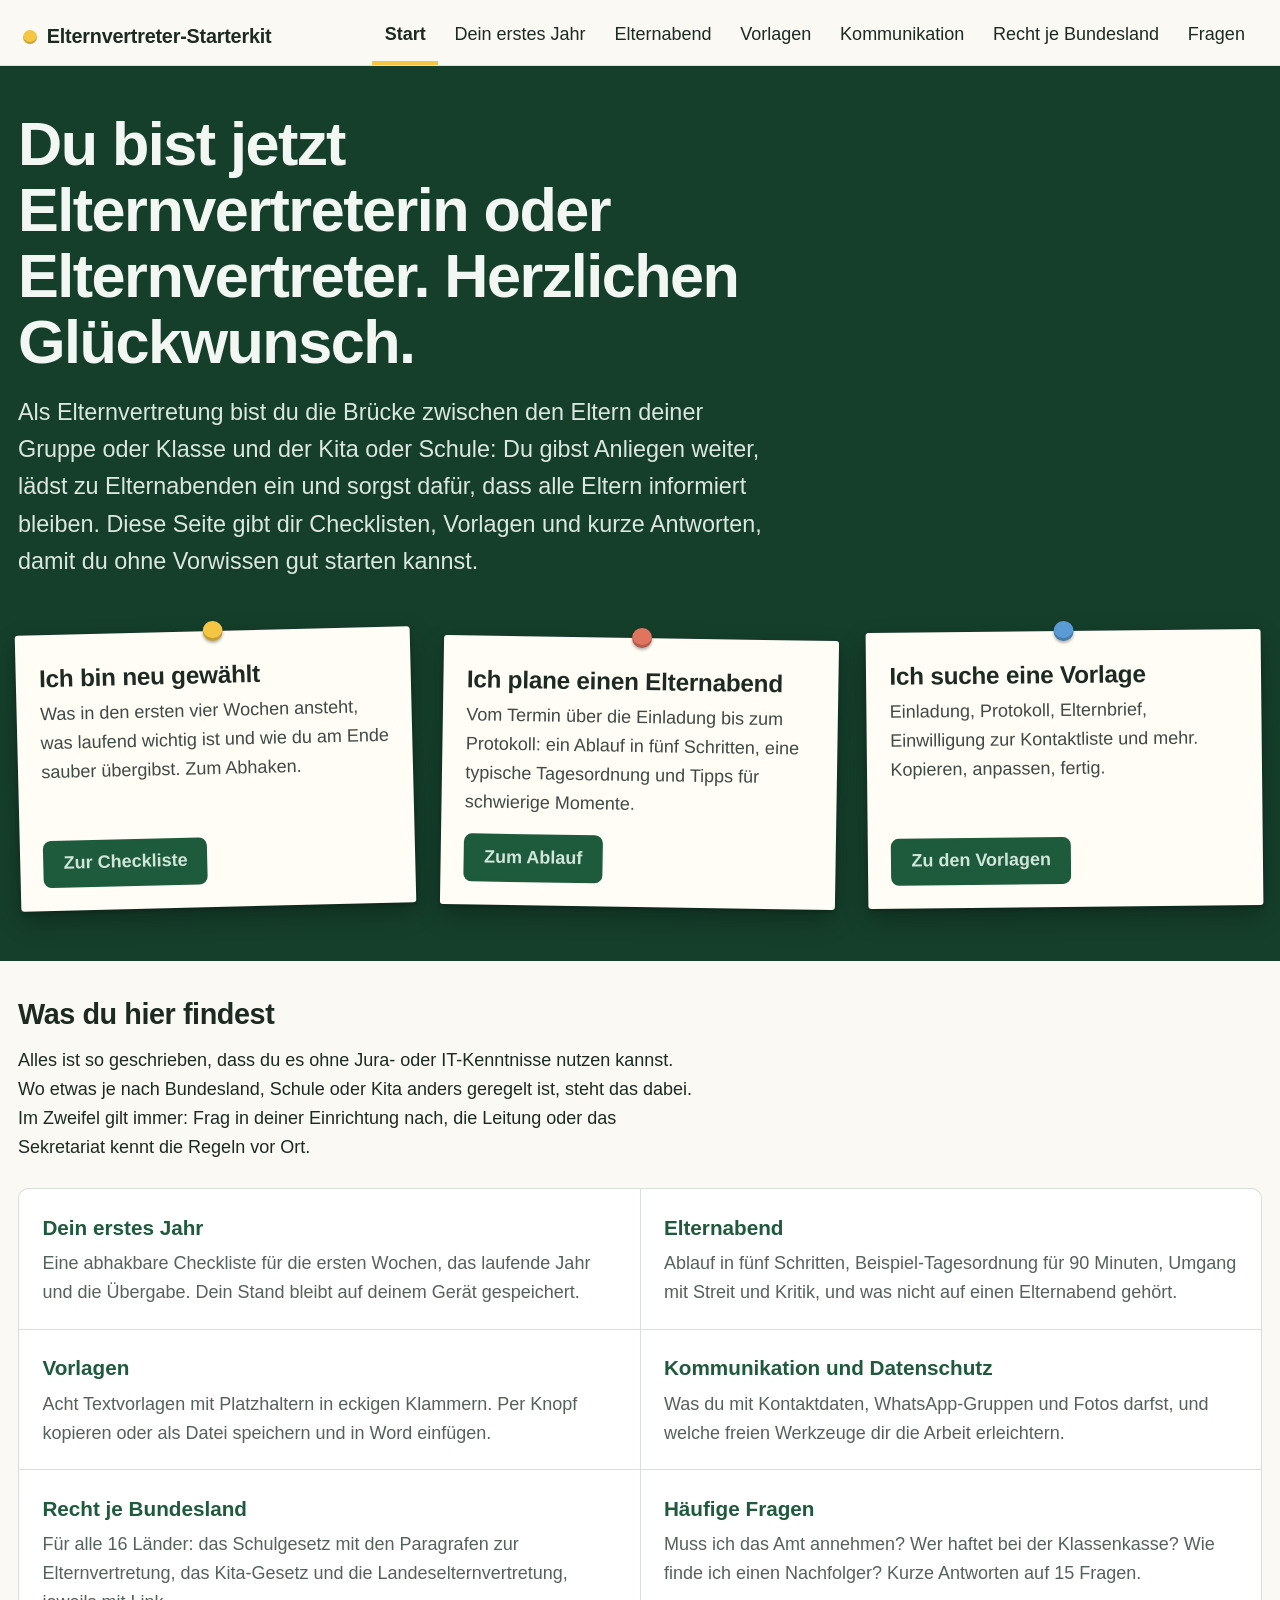
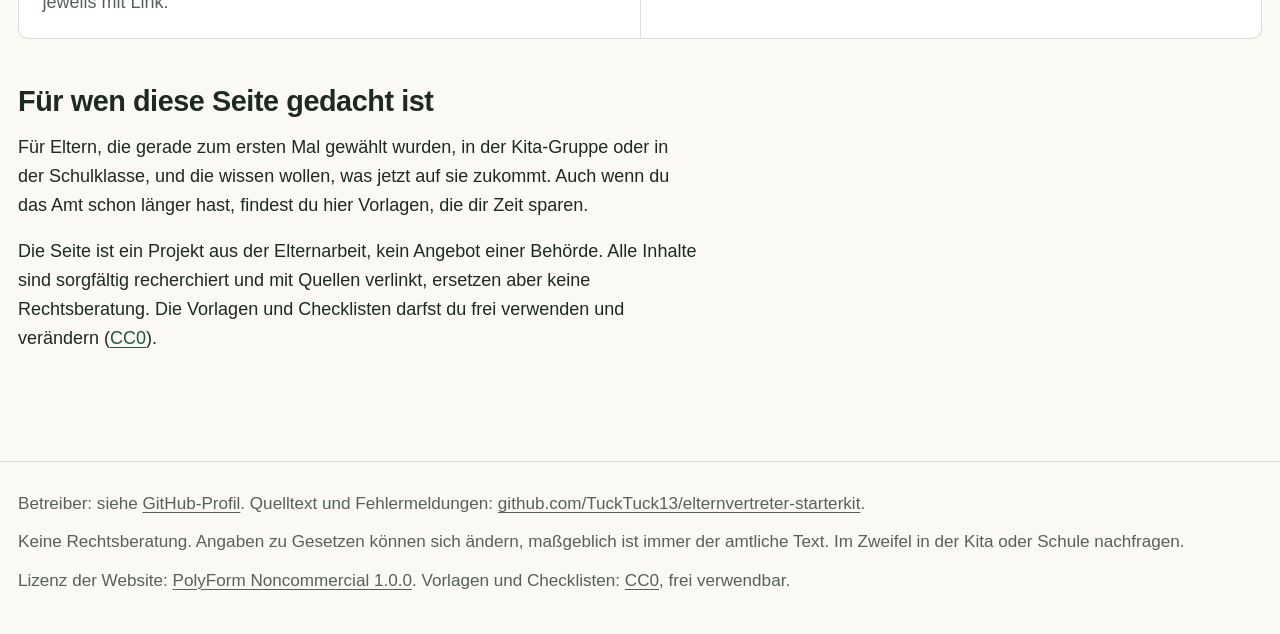
==== index.html @ 7efad97e "Elternvertreter-Starterkit: Checklisten, Vorlagen, Elternabend, Recht je Bundesland, FAQ Co-Authored" ====
<!doctype html>
<html lang="de">
<head>
<meta charset="utf-8">
<meta name="viewport" content="width=device-width, initial-scale=1">
<title>Elternvertreter-Starterkit</title>
<meta name="description" content="Checklisten, Vorlagen und Antworten für neu gewählte Elternvertreter in Kita und Schule. Ohne Behördendeutsch, frei nutzbar.">
<meta name="color-scheme" content="light dark">
<link rel="icon" href="data:image/svg+xml,%3Csvg xmlns=%27http://www.w3.org/2000/svg%27 viewBox=%270 0 32 32%27%3E%3Crect width=%2732%27 height=%2732%27 rx=%276%27 fill=%27%23153f2b%27/%3E%3Ccircle cx=%2716%27 cy=%2716%27 r=%277%27 fill=%27%23f5c643%27/%3E%3C/svg%3E">
<link rel="stylesheet" href="style.css">
</head>
<body>
<a class="skip" href="#inhalt">Zum Inhalt springen</a>

<header class="kopf">
  <div class="kopf-innen">
    <a class="marke" href="index.html"><span class="pin" aria-hidden="true"></span>Elternvertreter-Starterkit</a>
    <nav class="nav" aria-label="Hauptnavigation">
      <ul>
        <li><a href="index.html" aria-current="page">Start</a></li>
        <li><a href="erstes-jahr.html">Dein erstes Jahr</a></li>
        <li><a href="elternabend.html">Elternabend</a></li>
        <li><a href="vorlagen.html">Vorlagen</a></li>
        <li><a href="kommunikation.html">Kommunikation</a></li>
        <li><a href="recht.html">Recht je Bundesland</a></li>
        <li><a href="faq.html">Fragen</a></li>
      </ul>
    </nav>
  </div>
</header>

<main id="inhalt">
  <section class="tafel" aria-labelledby="titel">
    <div class="tafel-innen">
      <h1 id="titel">Du bist jetzt Elternvertreterin oder Elternvertreter. Herzlichen Glückwunsch.</h1>
      <p class="lead">Als Elternvertretung bist du die Brücke zwischen den Eltern deiner Gruppe oder Klasse und der Kita oder Schule: Du gibst Anliegen weiter, lädst zu Elternabenden ein und sorgst dafür, dass alle Eltern informiert bleiben. Diese Seite gibt dir Checklisten, Vorlagen und kurze Antworten, damit du ohne Vorwissen gut starten kannst.</p>

      <ul class="zettel-reihe">
        <li class="zettel">
          <h2>Ich bin neu gewählt</h2>
          <p>Was in den ersten vier Wochen ansteht, was laufend wichtig ist und wie du am Ende sauber übergibst. Zum Abhaken.</p>
          <a class="knopf" href="erstes-jahr.html">Zur Checkliste</a>
        </li>
        <li class="zettel">
          <h2>Ich plane einen Elternabend</h2>
          <p>Vom Termin über die Einladung bis zum Protokoll: ein Ablauf in fünf Schritten, eine typische Tagesordnung und Tipps für schwierige Momente.</p>
          <a class="knopf" href="elternabend.html">Zum Ablauf</a>
        </li>
        <li class="zettel">
          <h2>Ich suche eine Vorlage</h2>
          <p>Einladung, Protokoll, Elternbrief, Einwilligung zur Kontaktliste und mehr. Kopieren, anpassen, fertig.</p>
          <a class="knopf" href="vorlagen.html">Zu den Vorlagen</a>
        </li>
      </ul>
    </div>
  </section>

  <div class="seite">
    <div class="prose">
      <h2>Was du hier findest</h2>
      <p>Alles ist so geschrieben, dass du es ohne Jura- oder IT-Kenntnisse nutzen kannst. Wo etwas je nach Bundesland, Schule oder Kita anders geregelt ist, steht das dabei. Im Zweifel gilt immer: Frag in deiner Einrichtung nach, die Leitung oder das Sekretariat kennt die Regeln vor Ort.</p>
    </div>

    <ul class="uebersicht">
      <li>
        <h3><a href="erstes-jahr.html">Dein erstes Jahr</a></h3>
        <p>Eine abhakbare Checkliste für die ersten Wochen, das laufende Jahr und die Übergabe. Dein Stand bleibt auf deinem Gerät gespeichert.</p>
      </li>
      <li>
        <h3><a href="elternabend.html">Elternabend</a></h3>
        <p>Ablauf in fünf Schritten, Beispiel-Tagesordnung für 90 Minuten, Umgang mit Streit und Kritik, und was nicht auf einen Elternabend gehört.</p>
      </li>
      <li>
        <h3><a href="vorlagen.html">Vorlagen</a></h3>
        <p>Acht Textvorlagen mit Platzhaltern in eckigen Klammern. Per Knopf kopieren oder als Datei speichern und in Word einfügen.</p>
      </li>
      <li>
        <h3><a href="kommunikation.html">Kommunikation und Datenschutz</a></h3>
        <p>Was du mit Kontaktdaten, WhatsApp-Gruppen und Fotos darfst, und welche freien Werkzeuge dir die Arbeit erleichtern.</p>
      </li>
      <li>
        <h3><a href="recht.html">Recht je Bundesland</a></h3>
        <p>Für alle 16 Länder: das Schulgesetz mit den Paragrafen zur Elternvertretung, das Kita-Gesetz und die Landeselternvertretung, jeweils mit Link.</p>
      </li>
      <li>
        <h3><a href="faq.html">Häufige Fragen</a></h3>
        <p>Muss ich das Amt annehmen? Wer haftet bei der Klassenkasse? Wie finde ich einen Nachfolger? Kurze Antworten auf 15 Fragen.</p>
      </li>
    </ul>

    <div class="prose">
      <h2>Für wen diese Seite gedacht ist</h2>
      <p>Für Eltern, die gerade zum ersten Mal gewählt wurden, in der Kita-Gruppe oder in der Schulklasse, und die wissen wollen, was jetzt auf sie zukommt. Auch wenn du das Amt schon länger hast, findest du hier Vorlagen, die dir Zeit sparen.</p>
      <p>Die Seite ist ein Projekt aus der Elternarbeit, kein Angebot einer Behörde. Alle Inhalte sind sorgfältig recherchiert und mit Quellen verlinkt, ersetzen aber keine Rechtsberatung. Die Vorlagen und Checklisten darfst du frei verwenden und verändern (<a href="https://creativecommons.org/publicdomain/zero/1.0/deed.de">CC0</a>).</p>
    </div>
  </div>
</main>

<footer class="fuss">
  <div class="fuss-innen">
    <p>Betreiber: siehe <a href="https://github.com/TuckTuck13">GitHub-Profil</a>. Quelltext und Fehlermeldungen: <a href="https://github.com/TuckTuck13/elternvertreter-starterkit">github.com/TuckTuck13/elternvertreter-starterkit</a>.</p>
    <p>Keine Rechtsberatung. Angaben zu Gesetzen können sich ändern, maßgeblich ist immer der amtliche Text. Im Zweifel in der Kita oder Schule nachfragen.</p>
    <p>Lizenz der Website: <a href="https://github.com/TuckTuck13/elternvertreter-starterkit/blob/main/LICENSE">PolyForm Noncommercial 1.0.0</a>. Vorlagen und Checklisten: <a href="https://creativecommons.org/publicdomain/zero/1.0/deed.de">CC0</a>, frei verwendbar.</p>
  </div>
</footer>

<script src="script.js"></script>
</body>
</html>
---- style.css ----
/* Elternvertreter-Starterkit, gemeinsames Stylesheet.
   Farben als Tokens, Hell/Dunkel über prefers-color-scheme. */

:root {
  --bg: #faf9f4;
  --paper: #ffffff;
  --ink: #1c2a22;
  --muted: #566159;
  --green: #1e5a3c;
  --green-ink: #f3f7f4;
  --green-deep: #153f2b;
  --green-tint: #e4efe8;
  --sun: #f5c643;
  --sun-ink: #3a2a00;
  --line: #d9dfd9;
  --warn-bg: #fff1d6;
  --warn-ink: #7a4b00;
  --focus: #1e5a3c;
  --shadow: 0 1px 2px rgba(28, 42, 34, 0.08), 0 6px 18px rgba(28, 42, 34, 0.06);
  --radius: 10px;
  --maxw: 72rem;
  --prose: 68ch;
}

@media (prefers-color-scheme: dark) {
  :root:not([data-theme="light"]) {
    --bg: #121a15;
    --paper: #1b261f;
    --ink: #e6ebe7;
    --muted: #a3b0a7;
    --green: #8ac4a4;
    --green-ink: #0f1f17;
    --green-deep: #0f1f17;
    --green-tint: #1f2f26;
    --sun: #e9bd45;
    --sun-ink: #2a1e00;
    --line: #2e3b33;
    --warn-bg: #3a2e14;
    --warn-ink: #ffd58a;
    --focus: #8ac4a4;
    --shadow: 0 1px 2px rgba(0, 0, 0, 0.4), 0 6px 18px rgba(0, 0, 0, 0.35);
  }
}

:root[data-theme="dark"] {
  --bg: #121a15;
  --paper: #1b261f;
  --ink: #e6ebe7;
  --muted: #a3b0a7;
  --green: #8ac4a4;
  --green-ink: #0f1f17;
  --green-deep: #0f1f17;
  --green-tint: #1f2f26;
  --sun: #e9bd45;
  --sun-ink: #2a1e00;
  --line: #2e3b33;
  --warn-bg: #3a2e14;
  --warn-ink: #ffd58a;
  --focus: #8ac4a4;
  --shadow: 0 1px 2px rgba(0, 0, 0, 0.4), 0 6px 18px rgba(0, 0, 0, 0.35);
}

*, *::before, *::after { box-sizing: border-box; }

html {
  font-size: 112.5%;
  -webkit-text-size-adjust: 100%;
  scroll-behavior: smooth;
}

@media (prefers-reduced-motion: reduce) {
  html { scroll-behavior: auto; }
  *, *::before, *::after { transition: none !important; animation: none !important; }
}

body {
  margin: 0;
  background: var(--bg);
  color: var(--ink);
  font-family: "Segoe UI", "Helvetica Neue", Helvetica, Arial, system-ui, sans-serif;
  line-height: 1.6;
  font-size: 1rem;
}

a { color: var(--green); text-decoration-thickness: 0.08em; text-underline-offset: 0.15em; }
a:hover { text-decoration-thickness: 0.14em; }

:focus-visible {
  outline: 3px solid var(--focus);
  outline-offset: 3px;
  border-radius: 4px;
}

.skip {
  position: absolute;
  left: 1rem;
  top: -4rem;
  background: var(--sun);
  color: var(--sun-ink);
  padding: 0.5rem 0.9rem;
  border-radius: 6px;
  z-index: 100;
}
.skip:focus { top: 1rem; }

/* Kopfzeile und Navigation */

.kopf {
  border-bottom: 1px solid var(--line);
  background: var(--bg);
}

.kopf-innen {
  max-width: var(--maxw);
  margin: 0 auto;
  padding: 0.9rem 1rem 0;
  display: flex;
  flex-wrap: wrap;
  align-items: center;
  gap: 0.6rem 1.5rem;
}

.marke {
  font-weight: 800;
  letter-spacing: -0.01em;
  text-decoration: none;
  color: var(--ink);
  font-size: 1.1rem;
  display: inline-flex;
  align-items: center;
  gap: 0.55rem;
  white-space: nowrap;
}
.marke .pin {
  width: 0.8rem;
  height: 0.8rem;
  border-radius: 50%;
  background: var(--sun);
  box-shadow: inset 0 -2px 0 rgba(0,0,0,0.18);
  flex: none;
}

.nav {
  flex: 1 1 100%;
  overflow-x: auto;
  -webkit-overflow-scrolling: touch;
  scrollbar-width: none;
}
.nav::-webkit-scrollbar { display: none; }
.nav ul {
  list-style: none;
  margin: 0;
  padding: 0;
  display: flex;
  flex-wrap: wrap;
  gap: 0 0.2rem;
}
.nav a {
  display: inline-block;
  padding: 0.6rem 0.7rem 0.7rem;
  color: var(--ink);
  text-decoration: none;
  border-bottom: 4px solid transparent;
  font-weight: 500;
}
.nav a:hover { border-bottom-color: var(--line); }
.nav a[aria-current="page"] {
  border-bottom-color: var(--sun);
  font-weight: 700;
}

@media (min-width: 60rem) {
  .kopf-innen { padding: 0.5rem 1.25rem 0; }
  .nav { flex: 1 1 auto; }
  .nav ul { justify-content: flex-end; }
}

/* Hero der Startseite: Tafelgrün mit angepinnten Zetteln */

.tafel {
  background: var(--green-deep);
  color: var(--green-ink);
  padding: 2.5rem 0 3rem;
}
:root[data-theme="dark"] .tafel,
.tafel { --link-on-dark: #cfe6d8; }
.tafel a { color: var(--link-on-dark); }

.tafel-innen {
  max-width: var(--maxw);
  margin: 0 auto;
  padding: 0 1rem;
}

.tafel h1 {
  font-size: clamp(2rem, 5.5vw, 3.4rem);
  line-height: 1.08;
  letter-spacing: -0.025em;
  margin: 0 0 1rem;
  max-width: 22ch;
  font-weight: 800;
}

.tafel .lead {
  font-size: clamp(1.1rem, 2.2vw, 1.3rem);
  max-width: 58ch;
  margin: 0 0 2.2rem;
  color: #dbe7df;
}

.zettel-reihe {
  list-style: none;
  margin: 0;
  padding: 0.6rem 0 0;
  display: grid;
  gap: 1.4rem;
}
@media (min-width: 46rem) {
  .zettel-reihe { grid-template-columns: repeat(3, 1fr); gap: 1.6rem; }
}

.zettel {
  position: relative;
  background: #fffdf5;
  color: #1c2a22;
  padding: 1.6rem 1.3rem 1.3rem;
  border-radius: 3px;
  box-shadow: 0 10px 24px rgba(0, 0, 0, 0.28), 0 2px 4px rgba(0, 0, 0, 0.2);
  min-height: 11rem;
  display: flex;
  flex-direction: column;
}
.zettel:nth-child(1) { transform: rotate(-1.4deg); }
.zettel:nth-child(2) { transform: rotate(0.9deg); margin-top: 0.4rem; }
.zettel:nth-child(3) { transform: rotate(-0.6deg); }
.zettel::before {
  content: "";
  position: absolute;
  top: -0.55rem;
  left: 50%;
  width: 1.1rem;
  height: 1.1rem;
  margin-left: -0.55rem;
  border-radius: 50%;
  background: var(--sun);
  box-shadow: inset 0 -3px 0 rgba(0,0,0,0.2), 0 2px 3px rgba(0,0,0,0.3);
}
.zettel:nth-child(2)::before { background: #e0745f; }
.zettel:nth-child(3)::before { background: #5a9bd5; }

.zettel h2 {
  font-size: 1.35rem;
  margin: 0 0 0.4rem;
  line-height: 1.2;
  letter-spacing: -0.01em;
}
.zettel p { margin: 0 0 1rem; color: #3e4a43; flex: 1; }
.zettel a.knopf { align-self: flex-start; }
.zettel a.knopf::after {
  content: "";
  position: absolute;
  inset: 0;
}

/* Allgemeine Seitenstruktur */

main { display: block; }

.seite {
  max-width: var(--maxw);
  margin: 0 auto;
  padding: 2rem 1rem 3rem;
}

.seitenkopf {
  max-width: var(--prose);
  margin-bottom: 2rem;
}
.seitenkopf h1 {
  font-size: clamp(1.9rem, 4.5vw, 2.8rem);
  line-height: 1.1;
  letter-spacing: -0.02em;
  margin: 0 0 0.7rem;
  font-weight: 800;
}
.seitenkopf .lead {
  font-size: 1.15rem;
  color: var(--muted);
  margin: 0;
}

.zweispaltig {
  display: grid;
  gap: 2rem;
}
@media (min-width: 60rem) {
  .zweispaltig {
    grid-template-columns: 15rem minmax(0, 1fr);
    gap: 3rem;
    align-items: start;
  }
  .sprungmarken { position: sticky; top: 1rem; }
}

.sprungmarken {
  border-left: 3px solid var(--sun);
  padding-left: 1rem;
}
.sprungmarken h2 {
  font-size: 0.95rem;
  margin: 0 0 0.5rem;
  color: var(--muted);
  font-weight: 600;
}
.sprungmarken ol, .sprungmarken ul {
  list-style: none;
  margin: 0;
  padding: 0;
}
.sprungmarken li { margin: 0.3rem 0; }
.sprungmarken a { text-decoration: none; color: var(--ink); }
.sprungmarken a:hover { text-decoration: underline; }

.prose { max-width: var(--prose); min-width: 0; }
.prose h2 {
  font-size: 1.6rem;
  line-height: 1.2;
  letter-spacing: -0.015em;
  margin: 2.6rem 0 0.8rem;
  scroll-margin-top: 1rem;
}
.prose h2:first-child { margin-top: 0; }
.prose h3 {
  font-size: 1.2rem;
  margin: 1.8rem 0 0.5rem;
  scroll-margin-top: 1rem;
}
.prose p, .prose ul, .prose ol { margin: 0 0 1rem; }
.prose li { margin: 0.3rem 0; }
.prose ul, .prose ol { padding-left: 1.4rem; }

.hinweis {
  background: var(--green-tint);
  border-radius: var(--radius);
  padding: 1rem 1.2rem;
  margin: 1.2rem 0;
}
.hinweis p:last-child { margin-bottom: 0; }

.achtung {
  background: var(--warn-bg);
  color: var(--warn-ink);
  border-radius: var(--radius);
  padding: 1rem 1.2rem;
  margin: 1.2rem 0;
}
.achtung a { color: inherit; }
.achtung p:last-child { margin-bottom: 0; }

.marker {
  display: inline-block;
  background: var(--warn-bg);
  color: var(--warn-ink);
  font-size: 0.85rem;
  font-weight: 600;
  padding: 0.1rem 0.5rem;
  border-radius: 999px;
  vertical-align: middle;
}

/* Knöpfe */

.knopf {
  display: inline-block;
  font: inherit;
  font-weight: 600;
  background: var(--green);
  color: var(--green-ink);
  border: 2px solid var(--green);
  border-radius: 8px;
  padding: 0.55rem 1rem;
  cursor: pointer;
  text-decoration: none;
  line-height: 1.3;
}
.knopf:hover { filter: brightness(1.08); }
.knopf.leise {
  background: transparent;
  color: var(--green);
}
.knopf.leise:hover { background: var(--green-tint); filter: none; }
.knopf.klein { padding: 0.4rem 0.8rem; font-size: 0.95rem; }

.knopf-reihe {
  display: flex;
  flex-wrap: wrap;
  gap: 0.6rem;
  margin: 0.8rem 0 0;
}

.rueckmeldung {
  font-size: 0.95rem;
  color: var(--muted);
  min-height: 1.4rem;
  margin: 0.4rem 0 0;
}

/* Übersichtsliste auf der Startseite */

.uebersicht {
  list-style: none;
  padding: 0;
  margin: 1.5rem 0 2.5rem;
  display: grid;
  gap: 1px;
  background: var(--line);
  border: 1px solid var(--line);
  border-radius: var(--radius);
  overflow: hidden;
}
@media (min-width: 46rem) {
  .uebersicht { grid-template-columns: 1fr 1fr; }
}
.uebersicht li {
  background: var(--paper);
  padding: 1.2rem 1.3rem;
}
.uebersicht h3 { margin: 0 0 0.3rem; font-size: 1.15rem; }
.uebersicht p { margin: 0; color: var(--muted); }
.uebersicht a { text-decoration: none; }
.uebersicht a:hover { text-decoration: underline; }

/* Checklisten */

.checkliste {
  border: 1px solid var(--line);
  border-radius: var(--radius);
  padding: 1.2rem 1.3rem 0.6rem;
  margin: 0 0 1.6rem;
  background: var(--paper);
}
.checkliste legend {
  font-weight: 700;
  font-size: 1.25rem;
  padding: 0 0.4rem;
}
.checkliste .zeitraum {
  color: var(--muted);
  margin: 0 0 0.8rem;
  font-size: 0.95rem;
}
.aufgabe {
  display: grid;
  grid-template-columns: 1.7rem 1fr;
  gap: 0.2rem 0.8rem;
  padding: 0.75rem 0;
  border-top: 1px solid var(--line);
}
.aufgabe:first-of-type { border-top: 0; }
.aufgabe input[type="checkbox"] {
  width: 1.5rem;
  height: 1.5rem;
  margin: 0.15rem 0 0;
  accent-color: var(--green);
  cursor: pointer;
  grid-row: 1 / span 2;
}
.aufgabe label {
  font-weight: 600;
  cursor: pointer;
}
.aufgabe .tipp {
  grid-column: 2;
  margin: 0;
  color: var(--muted);
  font-size: 0.95rem;
}
.aufgabe:has(input:checked) label {
  text-decoration: line-through;
  text-decoration-color: var(--muted);
  color: var(--muted);
}
.fortschritt {
  display: flex;
  align-items: center;
  gap: 0.8rem;
  margin: 0 0 1.4rem;
  flex-wrap: wrap;
}
.fortschritt progress {
  flex: 1 1 10rem;
  height: 0.8rem;
  accent-color: var(--green);
}

/* Schritte (Elternabend) */

.schritte {
  list-style: none;
  padding: 0;
  margin: 0 0 1.5rem;
  counter-reset: schritt;
}
.schritte > li {
  counter-increment: schritt;
  display: grid;
  grid-template-columns: 2.6rem 1fr;
  gap: 0.2rem 1rem;
  padding: 1rem 0;
  border-top: 1px solid var(--line);
}
.schritte > li::before {
  content: counter(schritt);
  grid-row: 1 / span 3;
  width: 2.6rem;
  height: 2.6rem;
  border-radius: 50%;
  background: var(--green);
  color: var(--green-ink);
  display: grid;
  place-items: center;
  font-weight: 800;
  font-size: 1.2rem;
}
.schritte h3 { margin: 0.2rem 0 0.2rem; grid-column: 2; }
.schritte p, .schritte ul { grid-column: 2; margin: 0 0 0.5rem; }
.schritte .wann {
  grid-column: 2;
  margin: 0;
  color: var(--muted);
  font-size: 0.95rem;
}

/* Vorlagen */

.vorlage {
  border: 1px solid var(--line);
  border-radius: var(--radius);
  background: var(--paper);
  padding: 1.2rem 1.3rem 1.3rem;
  margin: 0 0 2rem;
}
.vorlage h3 { margin: 0 0 0.3rem; font-size: 1.3rem; }
.vorlage .wofuer { margin: 0 0 0.9rem; color: var(--muted); }
.vorlage pre {
  font: inherit;
  white-space: pre-wrap;
  overflow-wrap: anywhere;
  margin: 0;
  padding: 1rem 1.1rem;
  background: var(--bg);
  border: 1px dashed var(--line);
  border-radius: 8px;
}

/* Bundesländer */

.land-wahl {
  display: flex;
  flex-wrap: wrap;
  align-items: center;
  gap: 0.6rem 1rem;
  margin: 0 0 1.5rem;
}
.land-wahl label { font-weight: 600; }
.land-wahl select {
  font: inherit;
  padding: 0.5rem 0.7rem;
  border-radius: 8px;
  border: 2px solid var(--line);
  background: var(--paper);
  color: var(--ink);
  min-width: 14rem;
}

.land {
  border: 1px solid var(--line);
  border-radius: var(--radius);
  background: var(--paper);
  padding: 1.2rem 1.3rem;
  margin: 0 0 1.4rem;
}
.land h3 {
  margin: 0 0 1rem;
  font-size: 1.4rem;
  scroll-margin-top: 1rem;
}
.land h4 {
  margin: 1rem 0 0.3rem;
  font-size: 1.05rem;
  color: var(--muted);
  font-weight: 600;
}
.land h4:first-of-type { margin-top: 0; }
.land dl { margin: 0; }
.land dt { font-weight: 600; margin-top: 0.5rem; }
.land dd { margin: 0 0 0.2rem; }
.land ul { margin: 0.2rem 0 0.6rem; padding-left: 1.3rem; }
.land[hidden] { display: none; }

/* FAQ */

.faq details {
  border-top: 1px solid var(--line);
  padding: 0.4rem 0;
}
.faq details:last-child { border-bottom: 1px solid var(--line); }
.faq summary {
  cursor: pointer;
  font-weight: 600;
  font-size: 1.1rem;
  padding: 0.6rem 0.2rem;
  list-style-position: outside;
}
.faq summary:hover { color: var(--green); }
.faq details[open] summary { color: var(--green); }
.faq details > *:not(summary) { margin-left: 0.2rem; }
.faq details p:last-child { margin-bottom: 0.6rem; }

/* Werkzeugliste */

.werkzeuge {
  list-style: none;
  padding: 0;
  margin: 0 0 1rem;
}
.werkzeuge li {
  padding: 0.7rem 0;
  border-top: 1px solid var(--line);
}
.werkzeuge li:last-child { border-bottom: 1px solid var(--line); }
.werkzeuge strong { display: block; }

/* Fuß */

.fuss {
  border-top: 1px solid var(--line);
  margin-top: 2rem;
  color: var(--muted);
  font-size: 0.95rem;
}
.fuss-innen {
  max-width: var(--maxw);
  margin: 0 auto;
  padding: 1.6rem 1rem 2.2rem;
  display: grid;
  gap: 0.6rem;
}
.fuss p { margin: 0; }
.fuss a { color: inherit; }

.visually-hidden {
  position: absolute !important;
  width: 1px; height: 1px;
  overflow: hidden;
  clip: rect(0 0 0 0);
  white-space: nowrap;
}

/* Druck */

@media print {
  :root {
    --bg: #fff; --paper: #fff; --ink: #000; --muted: #333;
    --green: #000; --green-tint: #f2f2f2; --line: #999;
    --warn-bg: #f2f2f2; --warn-ink: #000;
  }
  html { font-size: 11pt; }
  body { background: #fff; color: #000; }
  .kopf, .fuss, .nav, .sprungmarken, .knopf, .knopf-reihe, .rueckmeldung,
  .land-wahl, .skip, .no-print, .fortschritt, .tafel { display: none !important; }
  .seite { padding: 0; max-width: none; }
  .zweispaltig { display: block; }
  .prose { max-width: none; }
  a { color: #000; text-decoration: none; }
  a[href^="http"]::after { content: " (" attr(href) ")"; font-size: 0.85em; }
  .nav a::after, .sprungmarken a::after { content: none; }
  .vorlage pre { max-height: none; overflow: visible; border: 1px solid #999; }
  .vorlage, .checkliste, .land, .schritte > li { break-inside: avoid; }
  .vorlage { page-break-after: always; }
  .vorlage:last-child { page-break-after: auto; }
  .aufgabe input[type="checkbox"] { -webkit-appearance: none; appearance: none; width: 1.1rem; height: 1.1rem; border: 1.5px solid #000; }
  .aufgabe:has(input:checked) label { text-decoration: none; color: #000; }
  .faq details { break-inside: avoid; }
  .faq details:not([open]) > *:not(summary) { display: block; }
  .land[hidden] { display: block; }
  h2, h3 { break-after: avoid; }
}
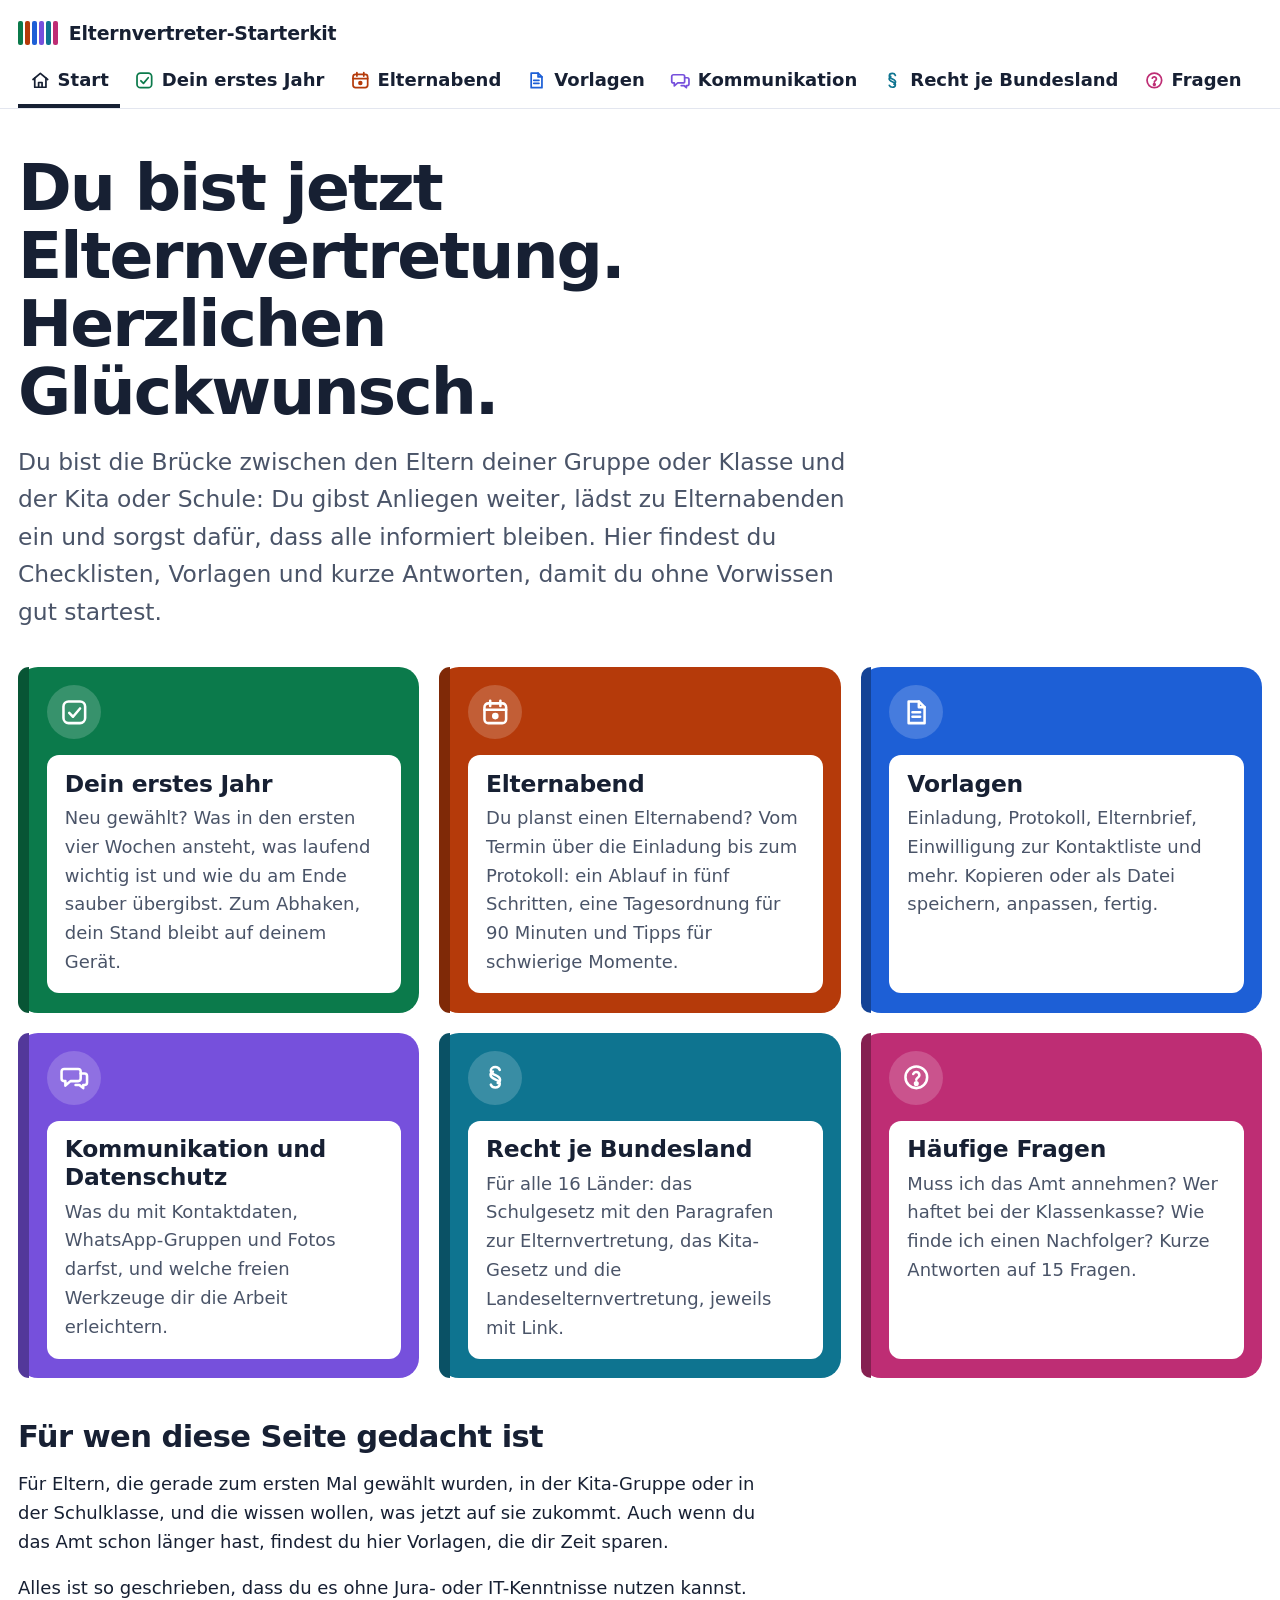
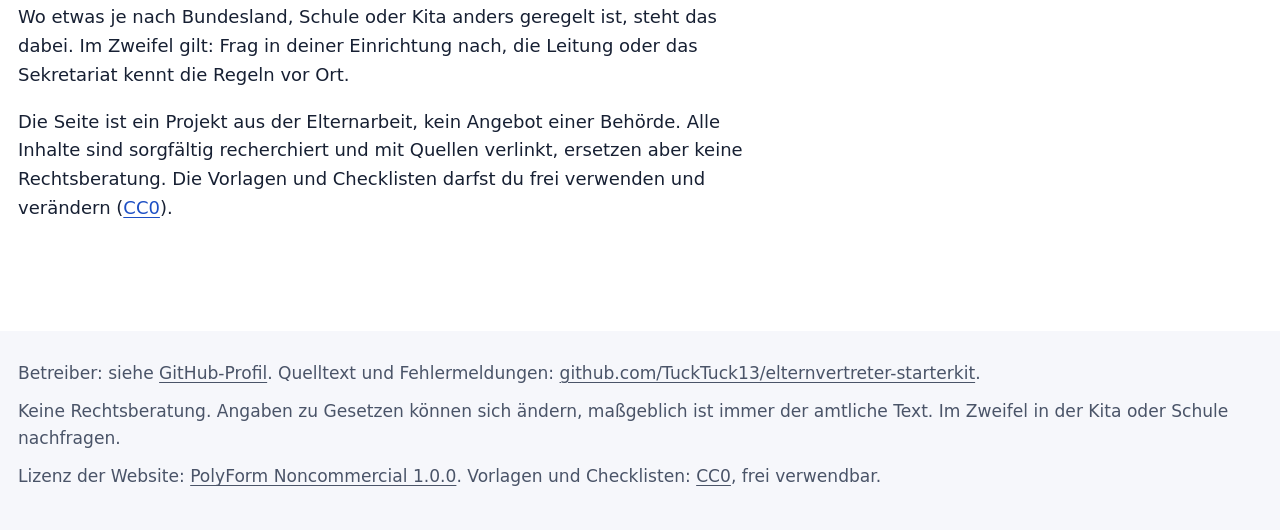
==== commit 7faab672: "Design-Überarbeitung nach HIG-Review (wartet auf Freigabe) Co-Authored-By: Claude Opus 5.5 <noreply@" ====
--- a/index.html
+++ b/index.html
@@ -6,91 +6,85 @@
 <title>Elternvertreter-Starterkit</title>
 <meta name="description" content="Checklisten, Vorlagen und Antworten für neu gewählte Elternvertreter in Kita und Schule. Ohne Behördendeutsch, frei nutzbar.">
 <meta name="color-scheme" content="light dark">
-<link rel="icon" href="data:image/svg+xml,%3Csvg xmlns=%27http://www.w3.org/2000/svg%27 viewBox=%270 0 32 32%27%3E%3Crect width=%2732%27 height=%2732%27 rx=%276%27 fill=%27%23153f2b%27/%3E%3Ccircle cx=%2716%27 cy=%2716%27 r=%277%27 fill=%27%23f5c643%27/%3E%3C/svg%3E">
+<link rel="icon" href="data:image/svg+xml,%3Csvg xmlns=%27http://www.w3.org/2000/svg%27 viewBox=%270 0 32 32%27%3E%3Crect width=%2732%27 height=%2732%27 rx=%278%27 fill=%27%23ffffff%27/%3E%3Crect x=%275%27 y=%275%27 width=%275%27 height=%2722%27 rx=%272%27 fill=%27%230b7a4b%27/%3E%3Crect x=%2713.5%27 y=%275%27 width=%275%27 height=%2722%27 rx=%272%27 fill=%27%23c2410c%27/%3E%3Crect x=%2722%27 y=%275%27 width=%275%27 height=%2722%27 rx=%272%27 fill=%27%231d5fd6%27/%3E%3C/svg%3E">
 <link rel="stylesheet" href="style.css">
 </head>
-<body>
+<body data-bereich="start">
 <a class="skip" href="#inhalt">Zum Inhalt springen</a>
 
 <header class="kopf">
   <div class="kopf-innen">
-    <a class="marke" href="index.html"><span class="pin" aria-hidden="true"></span>Elternvertreter-Starterkit</a>
+    <a class="marke" href="index.html"><span class="pin" aria-hidden="true"><i style="--c:var(--c-jahr)"></i><i style="--c:var(--c-abend)"></i><i style="--c:var(--c-vorlagen)"></i><i style="--c:var(--c-kommunikation)"></i><i style="--c:var(--c-recht)"></i><i style="--c:var(--c-fragen)"></i></span>Elternvertreter-Starterkit</a>
     <nav class="nav" aria-label="Hauptnavigation">
       <ul>
-        <li><a href="index.html" aria-current="page">Start</a></li>
-        <li><a href="erstes-jahr.html">Dein erstes Jahr</a></li>
-        <li><a href="elternabend.html">Elternabend</a></li>
-        <li><a href="vorlagen.html">Vorlagen</a></li>
-        <li><a href="kommunikation.html">Kommunikation</a></li>
-        <li><a href="recht.html">Recht je Bundesland</a></li>
-        <li><a href="faq.html">Fragen</a></li>
+        <li><a href="index.html" data-bereich="start" aria-current="page"><svg class="symbol" viewBox="0 0 24 24" fill="none" stroke="currentColor" stroke-width="2" stroke-linecap="round" stroke-linejoin="round" aria-hidden="true" focusable="false"><path d="M3.5 11 12 4l8.5 7"/><path d="M5.5 9.5V20h13V9.5"/><path d="M10 20v-5.5h4V20"/></svg>Start</a></li>
+        <li><a href="erstes-jahr.html" data-bereich="jahr"><svg class="symbol" viewBox="0 0 24 24" fill="none" stroke="currentColor" stroke-width="2" stroke-linecap="round" stroke-linejoin="round" aria-hidden="true" focusable="false"><rect x="3.5" y="3.5" width="17" height="17" rx="4"/><path d="M8 12.5l3 3 5.5-6.5"/></svg>Dein erstes Jahr</a></li>
+        <li><a href="elternabend.html" data-bereich="abend"><svg class="symbol" viewBox="0 0 24 24" fill="none" stroke="currentColor" stroke-width="2" stroke-linecap="round" stroke-linejoin="round" aria-hidden="true" focusable="false"><rect x="3.5" y="5" width="17" height="15.5" rx="3"/><path d="M3.5 10h17M8 3v4M16 3v4"/><circle cx="12" cy="15" r="1.6" fill="currentColor"/></svg>Elternabend</a></li>
+        <li><a href="vorlagen.html" data-bereich="vorlagen"><svg class="symbol" viewBox="0 0 24 24" fill="none" stroke="currentColor" stroke-width="2" stroke-linecap="round" stroke-linejoin="round" aria-hidden="true" focusable="false"><path d="M6 3.5h8l4.5 4.5v12.5H6z"/><path d="M14 3.5V8h4.5M9 12h6M9 15.5h6"/></svg>Vorlagen</a></li>
+        <li><a href="kommunikation.html" data-bereich="kommunikation"><svg class="symbol" viewBox="0 0 24 24" fill="none" stroke="currentColor" stroke-width="2" stroke-linecap="round" stroke-linejoin="round" aria-hidden="true" focusable="false"><path d="M4 5.5h11a2 2 0 0 1 2 2V13a2 2 0 0 1-2 2H9l-4 3.5V15H4a2 2 0 0 1-2-2V7.5a2 2 0 0 1 2-2z"/><path d="M17 9h3a2 2 0 0 1 2 2v5a2 2 0 0 1-2 2h-1v2.5L16 18h-3"/></svg>Kommunikation</a></li>
+        <li><a href="recht.html" data-bereich="recht"><svg class="symbol" viewBox="0 0 24 24" fill="none" stroke="currentColor" stroke-width="2" stroke-linecap="round" stroke-linejoin="round" aria-hidden="true" focusable="false"><path d="M15.5 6.2c-.6-1.4-1.9-2.2-3.5-2.2-2 0-3.5 1.2-3.5 2.9 0 3.9 7.2 3 7.2 7 0 1.2-.7 2.1-1.8 2.6M8.5 17.8c.6 1.4 1.9 2.2 3.5 2.2 2 0 3.5-1.2 3.5-2.9 0-3.9-7.2-3-7.2-7 0-1.2.7-2.1 1.8-2.6"/></svg>Recht je Bundesland</a></li>
+        <li><a href="faq.html" data-bereich="fragen"><svg class="symbol" viewBox="0 0 24 24" fill="none" stroke="currentColor" stroke-width="2" stroke-linecap="round" stroke-linejoin="round" aria-hidden="true" focusable="false"><circle cx="12" cy="12" r="8.5"/><path d="M9.6 9.4a2.5 2.5 0 0 1 4.8.9c0 1.7-2.4 2.2-2.4 3.7"/><circle cx="12" cy="16.9" r="1" fill="currentColor"/></svg>Fragen</a></li>
       </ul>
     </nav>
   </div>
 </header>
 
 <main id="inhalt">
-  <section class="tafel" aria-labelledby="titel">
-    <div class="tafel-innen">
-      <h1 id="titel">Du bist jetzt Elternvertreterin oder Elternvertreter. Herzlichen Glückwunsch.</h1>
-      <p class="lead">Als Elternvertretung bist du die Brücke zwischen den Eltern deiner Gruppe oder Klasse und der Kita oder Schule: Du gibst Anliegen weiter, lädst zu Elternabenden ein und sorgst dafür, dass alle Eltern informiert bleiben. Diese Seite gibt dir Checklisten, Vorlagen und kurze Antworten, damit du ohne Vorwissen gut starten kannst.</p>
+  <div class="start-kopf">
+    <h1>Du bist jetzt Elternvertretung. Herzlichen Glückwunsch.</h1>
+    <p class="lead">Du bist die Brücke zwischen den Eltern deiner Gruppe oder Klasse und der Kita oder Schule: Du gibst Anliegen weiter, lädst zu Elternabenden ein und sorgst dafür, dass alle informiert bleiben. Hier findest du Checklisten, Vorlagen und kurze Antworten, damit du ohne Vorwissen gut startest.</p>
+  </div>
 
-      <ul class="zettel-reihe">
-        <li class="zettel">
-          <h2>Ich bin neu gewählt</h2>
-          <p>Was in den ersten vier Wochen ansteht, was laufend wichtig ist und wie du am Ende sauber übergibst. Zum Abhaken.</p>
-          <a class="knopf" href="erstes-jahr.html">Zur Checkliste</a>
-        </li>
-        <li class="zettel">
-          <h2>Ich plane einen Elternabend</h2>
-          <p>Vom Termin über die Einladung bis zum Protokoll: ein Ablauf in fünf Schritten, eine typische Tagesordnung und Tipps für schwierige Momente.</p>
-          <a class="knopf" href="elternabend.html">Zum Ablauf</a>
-        </li>
-        <li class="zettel">
-          <h2>Ich suche eine Vorlage</h2>
-          <p>Einladung, Protokoll, Elternbrief, Einwilligung zur Kontaktliste und mehr. Kopieren, anpassen, fertig.</p>
-          <a class="knopf" href="vorlagen.html">Zu den Vorlagen</a>
-        </li>
-      </ul>
-    </div>
-  </section>
+  <ul class="hefte" aria-label="Bereiche">
+    <li class="heft" data-bereich="jahr">
+      <span class="heft-symbol" aria-hidden="true"><svg class="symbol" viewBox="0 0 24 24" fill="none" stroke="currentColor" stroke-width="2" stroke-linecap="round" stroke-linejoin="round" aria-hidden="true" focusable="false"><rect x="3.5" y="3.5" width="17" height="17" rx="4"/><path d="M8 12.5l3 3 5.5-6.5"/></svg></span>
+      <div class="schild">
+        <h2><a href="erstes-jahr.html">Dein erstes Jahr</a></h2>
+        <p>Neu gewählt? Was in den ersten vier Wochen ansteht, was laufend wichtig ist und wie du am Ende sauber übergibst. Zum Abhaken, dein Stand bleibt auf deinem Gerät.</p>
+      </div>
+    </li>
+    <li class="heft" data-bereich="abend">
+      <span class="heft-symbol" aria-hidden="true"><svg class="symbol" viewBox="0 0 24 24" fill="none" stroke="currentColor" stroke-width="2" stroke-linecap="round" stroke-linejoin="round" aria-hidden="true" focusable="false"><rect x="3.5" y="5" width="17" height="15.5" rx="3"/><path d="M3.5 10h17M8 3v4M16 3v4"/><circle cx="12" cy="15" r="1.6" fill="currentColor"/></svg></span>
+      <div class="schild">
+        <h2><a href="elternabend.html">Elternabend</a></h2>
+        <p>Du planst einen Elternabend? Vom Termin über die Einladung bis zum Protokoll: ein Ablauf in fünf Schritten, eine Tagesordnung für 90 Minuten und Tipps für schwierige Momente.</p>
+      </div>
+    </li>
+    <li class="heft" data-bereich="vorlagen">
+      <span class="heft-symbol" aria-hidden="true"><svg class="symbol" viewBox="0 0 24 24" fill="none" stroke="currentColor" stroke-width="2" stroke-linecap="round" stroke-linejoin="round" aria-hidden="true" focusable="false"><path d="M6 3.5h8l4.5 4.5v12.5H6z"/><path d="M14 3.5V8h4.5M9 12h6M9 15.5h6"/></svg></span>
+      <div class="schild">
+        <h2><a href="vorlagen.html">Vorlagen</a></h2>
+        <p>Einladung, Protokoll, Elternbrief, Einwilligung zur Kontaktliste und mehr. Kopieren oder als Datei speichern, anpassen, fertig.</p>
+      </div>
+    </li>
+    <li class="heft" data-bereich="kommunikation">
+      <span class="heft-symbol" aria-hidden="true"><svg class="symbol" viewBox="0 0 24 24" fill="none" stroke="currentColor" stroke-width="2" stroke-linecap="round" stroke-linejoin="round" aria-hidden="true" focusable="false"><path d="M4 5.5h11a2 2 0 0 1 2 2V13a2 2 0 0 1-2 2H9l-4 3.5V15H4a2 2 0 0 1-2-2V7.5a2 2 0 0 1 2-2z"/><path d="M17 9h3a2 2 0 0 1 2 2v5a2 2 0 0 1-2 2h-1v2.5L16 18h-3"/></svg></span>
+      <div class="schild">
+        <h2><a href="kommunikation.html">Kommunikation und Datenschutz</a></h2>
+        <p>Was du mit Kontaktdaten, WhatsApp-Gruppen und Fotos darfst, und welche freien Werkzeuge dir die Arbeit erleichtern.</p>
+      </div>
+    </li>
+    <li class="heft" data-bereich="recht">
+      <span class="heft-symbol" aria-hidden="true"><svg class="symbol" viewBox="0 0 24 24" fill="none" stroke="currentColor" stroke-width="2" stroke-linecap="round" stroke-linejoin="round" aria-hidden="true" focusable="false"><path d="M15.5 6.2c-.6-1.4-1.9-2.2-3.5-2.2-2 0-3.5 1.2-3.5 2.9 0 3.9 7.2 3 7.2 7 0 1.2-.7 2.1-1.8 2.6M8.5 17.8c.6 1.4 1.9 2.2 3.5 2.2 2 0 3.5-1.2 3.5-2.9 0-3.9-7.2-3-7.2-7 0-1.2.7-2.1 1.8-2.6"/></svg></span>
+      <div class="schild">
+        <h2><a href="recht.html">Recht je Bundesland</a></h2>
+        <p>Für alle 16 Länder: das Schulgesetz mit den Paragrafen zur Elternvertretung, das Kita-Gesetz und die Landeselternvertretung, jeweils mit Link.</p>
+      </div>
+    </li>
+    <li class="heft" data-bereich="fragen">
+      <span class="heft-symbol" aria-hidden="true"><svg class="symbol" viewBox="0 0 24 24" fill="none" stroke="currentColor" stroke-width="2" stroke-linecap="round" stroke-linejoin="round" aria-hidden="true" focusable="false"><circle cx="12" cy="12" r="8.5"/><path d="M9.6 9.4a2.5 2.5 0 0 1 4.8.9c0 1.7-2.4 2.2-2.4 3.7"/><circle cx="12" cy="16.9" r="1" fill="currentColor"/></svg></span>
+      <div class="schild">
+        <h2><a href="faq.html">Häufige Fragen</a></h2>
+        <p>Muss ich das Amt annehmen? Wer haftet bei der Klassenkasse? Wie finde ich einen Nachfolger? Kurze Antworten auf 15 Fragen.</p>
+      </div>
+    </li>
+  </ul>
 
   <div class="seite">
     <div class="prose">
-      <h2>Was du hier findest</h2>
-      <p>Alles ist so geschrieben, dass du es ohne Jura- oder IT-Kenntnisse nutzen kannst. Wo etwas je nach Bundesland, Schule oder Kita anders geregelt ist, steht das dabei. Im Zweifel gilt immer: Frag in deiner Einrichtung nach, die Leitung oder das Sekretariat kennt die Regeln vor Ort.</p>
-    </div>
-
-    <ul class="uebersicht">
-      <li>
-        <h3><a href="erstes-jahr.html">Dein erstes Jahr</a></h3>
-        <p>Eine abhakbare Checkliste für die ersten Wochen, das laufende Jahr und die Übergabe. Dein Stand bleibt auf deinem Gerät gespeichert.</p>
-      </li>
-      <li>
-        <h3><a href="elternabend.html">Elternabend</a></h3>
-        <p>Ablauf in fünf Schritten, Beispiel-Tagesordnung für 90 Minuten, Umgang mit Streit und Kritik, und was nicht auf einen Elternabend gehört.</p>
-      </li>
-      <li>
-        <h3><a href="vorlagen.html">Vorlagen</a></h3>
-        <p>Acht Textvorlagen mit Platzhaltern in eckigen Klammern. Per Knopf kopieren oder als Datei speichern und in Word einfügen.</p>
-      </li>
-      <li>
-        <h3><a href="kommunikation.html">Kommunikation und Datenschutz</a></h3>
-        <p>Was du mit Kontaktdaten, WhatsApp-Gruppen und Fotos darfst, und welche freien Werkzeuge dir die Arbeit erleichtern.</p>
-      </li>
-      <li>
-        <h3><a href="recht.html">Recht je Bundesland</a></h3>
-        <p>Für alle 16 Länder: das Schulgesetz mit den Paragrafen zur Elternvertretung, das Kita-Gesetz und die Landeselternvertretung, jeweils mit Link.</p>
-      </li>
-      <li>
-        <h3><a href="faq.html">Häufige Fragen</a></h3>
-        <p>Muss ich das Amt annehmen? Wer haftet bei der Klassenkasse? Wie finde ich einen Nachfolger? Kurze Antworten auf 15 Fragen.</p>
-      </li>
-    </ul>
-
-    <div class="prose">
       <h2>Für wen diese Seite gedacht ist</h2>
       <p>Für Eltern, die gerade zum ersten Mal gewählt wurden, in der Kita-Gruppe oder in der Schulklasse, und die wissen wollen, was jetzt auf sie zukommt. Auch wenn du das Amt schon länger hast, findest du hier Vorlagen, die dir Zeit sparen.</p>
+      <p>Alles ist so geschrieben, dass du es ohne Jura- oder IT-Kenntnisse nutzen kannst. Wo etwas je nach Bundesland, Schule oder Kita anders geregelt ist, steht das dabei. Im Zweifel gilt: Frag in deiner Einrichtung nach, die Leitung oder das Sekretariat kennt die Regeln vor Ort.</p>
       <p>Die Seite ist ein Projekt aus der Elternarbeit, kein Angebot einer Behörde. Alle Inhalte sind sorgfältig recherchiert und mit Quellen verlinkt, ersetzen aber keine Rechtsberatung. Die Vorlagen und Checklisten darfst du frei verwenden und verändern (<a href="https://creativecommons.org/publicdomain/zero/1.0/deed.de">CC0</a>).</p>
     </div>
   </div>
--- a/style.css
+++ b/style.css
@@ -1,63 +1,78 @@
 /* Elternvertreter-Starterkit, gemeinsames Stylesheet.
-   Farben als Tokens, Hell/Dunkel über prefers-color-scheme. */
+   Idee: Jeder Bereich hat eine Farbe und ein Symbol wie ein Schulfach seinen Heftumschlag.
+   Der Seitenkopf ist ein farbiger Umschlag mit weißem Heftschild, der Lesetext darunter bleibt ruhig.
+   Farben als Tokens, Hell und Dunkel folgen der Einstellung des Geräts. */
 
 :root {
-  --bg: #faf9f4;
+  --bg: #ffffff;
+  --bg-2: #f6f7fb;
   --paper: #ffffff;
-  --ink: #1c2a22;
-  --muted: #566159;
-  --green: #1e5a3c;
-  --green-ink: #f3f7f4;
-  --green-deep: #153f2b;
-  --green-tint: #e4efe8;
-  --sun: #f5c643;
-  --sun-ink: #3a2a00;
-  --line: #d9dfd9;
-  --warn-bg: #fff1d6;
-  --warn-ink: #7a4b00;
-  --focus: #1e5a3c;
-  --shadow: 0 1px 2px rgba(28, 42, 34, 0.08), 0 6px 18px rgba(28, 42, 34, 0.06);
-  --radius: 10px;
+  --ink: #172033;
+  --muted: #4a5468;
+  --line: #e3e6ef;
+  --link: #1d4fc4;
+  --focus: #1d4fc4;
+  --schild: #ffffff;
+  --warn-bg: #fff3d6;
+  --warn-ink: #6e4600;
+  --tint-mix: 10%;
+
+  /* Bereichsfarben: Umschlag (weiße Schrift mindestens 5:1) und Schriftfarbe auf Weiß */
+  --c-start: #172033;
+  --c-jahr: #0b7a4b;
+  --c-abend: #b53a0a;
+  --c-vorlagen: #1d5fd6;
+  --c-kommunikation: #7650dc;
+  --c-recht: #0e7490;
+  --c-fragen: #be2d74;
+
+  --radius: 20px;
+  --radius-s: 12px;
   --maxw: 72rem;
-  --prose: 68ch;
+  --prose: 66ch;
+  --font: system-ui, -apple-system, "Segoe UI", Roboto, "Helvetica Neue", Arial, sans-serif;
+  color-scheme: light dark;
 }
 
 @media (prefers-color-scheme: dark) {
-  :root:not([data-theme="light"]) {
-    --bg: #121a15;
-    --paper: #1b261f;
-    --ink: #e6ebe7;
-    --muted: #a3b0a7;
-    --green: #8ac4a4;
-    --green-ink: #0f1f17;
-    --green-deep: #0f1f17;
-    --green-tint: #1f2f26;
-    --sun: #e9bd45;
-    --sun-ink: #2a1e00;
-    --line: #2e3b33;
-    --warn-bg: #3a2e14;
-    --warn-ink: #ffd58a;
-    --focus: #8ac4a4;
-    --shadow: 0 1px 2px rgba(0, 0, 0, 0.4), 0 6px 18px rgba(0, 0, 0, 0.35);
+  :root {
+    --bg: #0b1020;
+    --bg-2: #111730;
+    --paper: #141a2e;
+    --ink: #eef1fa;
+    --muted: #a3abc5;
+    --line: #2a3252;
+    --link: #8fb4ff;
+    --focus: #8fb4ff;
+    --schild: #141a2e;
+    --warn-bg: #352a0c;
+    --warn-ink: #ffd88a;
+    --tint-mix: 16%;
   }
 }
 
-:root[data-theme="dark"] {
-  --bg: #121a15;
-  --paper: #1b261f;
-  --ink: #e6ebe7;
-  --muted: #a3b0a7;
-  --green: #8ac4a4;
-  --green-ink: #0f1f17;
-  --green-deep: #0f1f17;
-  --green-tint: #1f2f26;
-  --sun: #e9bd45;
-  --sun-ink: #2a1e00;
-  --line: #2e3b33;
-  --warn-bg: #3a2e14;
-  --warn-ink: #ffd58a;
-  --focus: #8ac4a4;
-  --shadow: 0 1px 2px rgba(0, 0, 0, 0.4), 0 6px 18px rgba(0, 0, 0, 0.35);
+/* Bereich je Seite: Umschlagfarbe, Schriftfarbe für Akzente, zarte Tönung */
+body { --bc: var(--c-start); --bc-ink: var(--c-start); }
+[data-bereich="jahr"] { --bc: var(--c-jahr); }
+[data-bereich="abend"] { --bc: var(--c-abend); }
+[data-bereich="vorlagen"] { --bc: var(--c-vorlagen); }
+[data-bereich="kommunikation"] { --bc: var(--c-kommunikation); }
+[data-bereich="recht"] { --bc: var(--c-recht); }
+[data-bereich="fragen"] { --bc: var(--c-fragen); }
+[data-bereich] { --bc-ink: var(--bc); --bc-tint: color-mix(in srgb, var(--bc) var(--tint-mix), var(--paper)); }
+@media (prefers-color-scheme: dark) {
+  [data-bereich="jahr"] { --bc-ink: #5fd69a; }
+  [data-bereich="abend"] { --bc-ink: #ff9a5c; }
+  [data-bereich="vorlagen"] { --bc-ink: #7fb0ff; }
+  [data-bereich="kommunikation"] { --bc-ink: #b69cff; }
+  [data-bereich="recht"] { --bc-ink: #4fd0e6; }
+  [data-bereich="fragen"] { --bc-ink: #ff86bf; }
+  [data-bereich="start"] { --bc-ink: #eef1fa; }
+}
+
+/* Erhöhter Kontrast: Zweitschrift wie Hauptschrift, Linien kräftiger */
+@media (prefers-contrast: more) {
+  :root { --muted: var(--ink); --line: var(--muted); }
 }
 
 *, *::before, *::after { box-sizing: border-box; }
@@ -77,47 +92,47 @@
   margin: 0;
   background: var(--bg);
   color: var(--ink);
-  font-family: "Segoe UI", "Helvetica Neue", Helvetica, Arial, system-ui, sans-serif;
+  font-family: var(--font);
   line-height: 1.6;
   font-size: 1rem;
-}
-
-a { color: var(--green); text-decoration-thickness: 0.08em; text-underline-offset: 0.15em; }
+  overflow-wrap: break-word;
+}
+
+a { color: var(--link); text-decoration-thickness: 0.08em; text-underline-offset: 0.16em; }
 a:hover { text-decoration-thickness: 0.14em; }
 
 :focus-visible {
   outline: 3px solid var(--focus);
   outline-offset: 3px;
-  border-radius: 4px;
+  border-radius: 6px;
 }
 
 .skip {
   position: absolute;
   left: 1rem;
   top: -4rem;
-  background: var(--sun);
-  color: var(--sun-ink);
-  padding: 0.5rem 0.9rem;
-  border-radius: 6px;
+  background: var(--ink);
+  color: var(--bg);
+  padding: 0.6rem 1rem;
+  border-radius: 999px;
   z-index: 100;
 }
 .skip:focus { top: 1rem; }
 
+.symbol { width: 1.15em; height: 1.15em; flex: none; display: inline-block; vertical-align: -0.2em; }
+
 /* Kopfzeile und Navigation */
 
-.kopf {
-  border-bottom: 1px solid var(--line);
-  background: var(--bg);
-}
+.kopf { background: var(--bg); border-bottom: 1px solid var(--line); }
 
 .kopf-innen {
   max-width: var(--maxw);
   margin: 0 auto;
-  padding: 0.9rem 1rem 0;
+  padding: 0.5rem 1rem 0;
   display: flex;
   flex-wrap: wrap;
   align-items: center;
-  gap: 0.6rem 1.5rem;
+  gap: 0 1.5rem;
 }
 
 .marke {
@@ -125,142 +140,155 @@
   letter-spacing: -0.01em;
   text-decoration: none;
   color: var(--ink);
-  font-size: 1.1rem;
+  font-size: 1.05rem;
   display: inline-flex;
   align-items: center;
-  gap: 0.55rem;
-  white-space: nowrap;
-}
+  gap: 0.6rem;
+  min-height: 48px;
+}
+/* Kleines Zeichen: sechs Heftrücken in den Bereichsfarben */
 .marke .pin {
-  width: 0.8rem;
-  height: 0.8rem;
-  border-radius: 50%;
-  background: var(--sun);
-  box-shadow: inset 0 -2px 0 rgba(0,0,0,0.18);
+  display: inline-flex;
+  gap: 2px;
+  height: 1.3rem;
   flex: none;
 }
-
-.nav {
-  flex: 1 1 100%;
-  overflow-x: auto;
-  -webkit-overflow-scrolling: touch;
-  scrollbar-width: none;
-}
-.nav::-webkit-scrollbar { display: none; }
+.marke .pin i {
+  width: 5px;
+  border-radius: 2px;
+  background: var(--c);
+}
+
+.nav { flex: 1 1 100%; }
 .nav ul {
   list-style: none;
   margin: 0;
   padding: 0;
   display: flex;
   flex-wrap: wrap;
-  gap: 0 0.2rem;
+  gap: 0 0.1rem;
 }
 .nav a {
-  display: inline-block;
-  padding: 0.6rem 0.7rem 0.7rem;
+  display: inline-flex;
+  align-items: center;
+  gap: 0.4rem;
+  min-height: 48px;
+  padding: 0.5rem 0.65rem;
   color: var(--ink);
   text-decoration: none;
   border-bottom: 4px solid transparent;
-  font-weight: 500;
-}
+  font-weight: 550;
+}
+.nav a .symbol { color: var(--bc-ink, var(--bc)); }
 .nav a:hover { border-bottom-color: var(--line); }
 .nav a[aria-current="page"] {
-  border-bottom-color: var(--sun);
-  font-weight: 700;
-}
-
-@media (min-width: 60rem) {
-  .kopf-innen { padding: 0.5rem 1.25rem 0; }
+  border-bottom-color: var(--bc);
+  font-weight: 750;
+}
+@media (prefers-color-scheme: dark) { .nav a[aria-current="page"] { border-bottom-color: var(--bc-ink); } }
+
+@media (max-width: 47.99rem) {
+  .nav a { min-height: 44px; padding: 0.35rem 0.5rem; font-size: 0.95rem; }
+}
+@media (min-width: 82rem) {
   .nav { flex: 1 1 auto; }
   .nav ul { justify-content: flex-end; }
 }
 
-/* Hero der Startseite: Tafelgrün mit angepinnten Zetteln */
-
-.tafel {
-  background: var(--green-deep);
-  color: var(--green-ink);
-  padding: 2.5rem 0 3rem;
-}
-:root[data-theme="dark"] .tafel,
-.tafel { --link-on-dark: #cfe6d8; }
-.tafel a { color: var(--link-on-dark); }
-
-.tafel-innen {
+/* Startseite: große Begrüßung auf Weiß, dann die Hefte */
+
+.start-kopf {
   max-width: var(--maxw);
   margin: 0 auto;
-  padding: 0 1rem;
-}
-
-.tafel h1 {
-  font-size: clamp(2rem, 5.5vw, 3.4rem);
-  line-height: 1.08;
-  letter-spacing: -0.025em;
+  padding: 2.5rem 1rem 1.5rem;
+}
+.start-kopf h1 {
+  font-size: clamp(2.1rem, 6vw, 3.6rem);
+  line-height: 1.05;
+  letter-spacing: -0.03em;
   margin: 0 0 1rem;
-  max-width: 22ch;
-  font-weight: 800;
-}
-
-.tafel .lead {
+  max-width: 18ch;
+  font-weight: 850;
+}
+.start-kopf .lead {
   font-size: clamp(1.1rem, 2.2vw, 1.3rem);
-  max-width: 58ch;
-  margin: 0 0 2.2rem;
-  color: #dbe7df;
-}
-
-.zettel-reihe {
+  max-width: 56ch;
+  margin: 0;
+  color: var(--muted);
+}
+
+/* Hefte: farbiger Umschlag, weißes Schild mit Titel. Die ganze Fläche ist der Link. */
+.hefte {
   list-style: none;
-  margin: 0;
-  padding: 0.6rem 0 0;
-  display: grid;
-  gap: 1.4rem;
-}
-@media (min-width: 46rem) {
-  .zettel-reihe { grid-template-columns: repeat(3, 1fr); gap: 1.6rem; }
-}
-
-.zettel {
+  max-width: var(--maxw);
+  margin: 0 auto;
+  padding: 0.5rem 1rem 1rem;
+  display: grid;
+  grid-template-columns: minmax(0, 1fr);
+  gap: 1.1rem;
+}
+@media (min-width: 40rem) { .hefte { grid-template-columns: repeat(2, 1fr); } }
+@media (min-width: 64rem) { .hefte { grid-template-columns: repeat(3, 1fr); } }
+
+.heft {
+  min-width: 0;
   position: relative;
-  background: #fffdf5;
-  color: #1c2a22;
-  padding: 1.6rem 1.3rem 1.3rem;
-  border-radius: 3px;
-  box-shadow: 0 10px 24px rgba(0, 0, 0, 0.28), 0 2px 4px rgba(0, 0, 0, 0.2);
-  min-height: 11rem;
+  background: var(--bc);
+  border-radius: var(--radius);
+  padding: 1rem 1rem 1.1rem 1.6rem;
   display: flex;
   flex-direction: column;
-}
-.zettel:nth-child(1) { transform: rotate(-1.4deg); }
-.zettel:nth-child(2) { transform: rotate(0.9deg); margin-top: 0.4rem; }
-.zettel:nth-child(3) { transform: rotate(-0.6deg); }
-.zettel::before {
+  gap: 0.9rem;
+  min-height: 13rem;
+}
+/* Heftrücken: dunklere Kante links */
+.heft::before {
   content: "";
   position: absolute;
-  top: -0.55rem;
-  left: 50%;
-  width: 1.1rem;
-  height: 1.1rem;
-  margin-left: -0.55rem;
+  left: 0; top: 0; bottom: 0;
+  width: 0.6rem;
+  border-radius: var(--radius) 0 0 var(--radius);
+  background: color-mix(in srgb, var(--bc) 70%, #000);
+}
+.heft .heft-symbol {
+  width: 3rem;
+  height: 3rem;
   border-radius: 50%;
-  background: var(--sun);
-  box-shadow: inset 0 -3px 0 rgba(0,0,0,0.2), 0 2px 3px rgba(0,0,0,0.3);
-}
-.zettel:nth-child(2)::before { background: #e0745f; }
-.zettel:nth-child(3)::before { background: #5a9bd5; }
-
-.zettel h2 {
-  font-size: 1.35rem;
-  margin: 0 0 0.4rem;
+  background: rgba(255, 255, 255, 0.18);
+  color: #fff;
+  display: grid;
+  place-items: center;
+}
+.heft .heft-symbol .symbol { width: 1.7rem; height: 1.7rem; }
+.heft .schild {
+  background: var(--schild);
+  color: var(--ink);
+  border-radius: var(--radius-s);
+  padding: 0.8rem 1rem 0.9rem;
+  flex: 1;
+}
+.heft h2 {
+  font-size: 1.3rem;
   line-height: 1.2;
+  margin: 0 0 0.35rem;
   letter-spacing: -0.01em;
 }
-.zettel p { margin: 0 0 1rem; color: #3e4a43; flex: 1; }
-.zettel a.knopf { align-self: flex-start; }
-.zettel a.knopf::after {
-  content: "";
-  position: absolute;
-  inset: 0;
-}
+.heft h2 a { color: inherit; text-decoration: none; }
+.heft h2 a::after { content: ""; position: absolute; inset: 0; border-radius: var(--radius); }
+.heft h2 a:focus-visible { outline: none; }
+.heft:has(a:focus-visible) { outline: 3px solid var(--focus); outline-offset: 3px; }
+.heft p { margin: 0; color: var(--muted); hyphens: auto; }
+.heft .schild { min-width: 0; }
+@media (max-width: 39.99rem) {
+  .heft { flex-direction: row; align-items: flex-start; min-height: 0; padding: 0.8rem 0.8rem 0.8rem 1.3rem; gap: 0.8rem; }
+  .heft .heft-symbol { width: 2.6rem; height: 2.6rem; margin-top: 0.2rem; }
+  .heft .heft-symbol .symbol { width: 1.5rem; height: 1.5rem; }
+}
+@media (max-width: 22.5rem) {
+  .heft { flex-direction: column; }
+  .heft h2 { font-size: 1.2rem; }
+}
+.heft:hover .schild h2 { text-decoration: underline; text-decoration-thickness: 0.08em; text-underline-offset: 0.16em; }
 
 /* Allgemeine Seitenstruktur */
 
@@ -269,24 +297,67 @@
 .seite {
   max-width: var(--maxw);
   margin: 0 auto;
-  padding: 2rem 1rem 3rem;
-}
-
+  padding: 1.25rem 1rem 3rem;
+}
+
+/* Seitenkopf als Heftumschlag mit Schild */
 .seitenkopf {
-  max-width: var(--prose);
-  margin-bottom: 2rem;
-}
+  background: var(--bc);
+  border-radius: calc(var(--radius) + 6px);
+  padding: 1rem 1rem 1rem 1.6rem;
+  margin: 0 0 2.2rem;
+  position: relative;
+  max-width: calc(var(--prose) + 20rem);
+}
+.seitenkopf::before {
+  content: "";
+  position: absolute;
+  left: 0; top: 0; bottom: 0;
+  width: 0.6rem;
+  border-radius: calc(var(--radius) + 6px) 0 0 calc(var(--radius) + 6px);
+  background: color-mix(in srgb, var(--bc) 70%, #000);
+}
+.heftschild {
+  background: var(--schild);
+  border-radius: var(--radius-s);
+  padding: 1.2rem 1.2rem 1.3rem;
+  display: grid;
+  grid-template-columns: auto minmax(0, 1fr);
+  gap: 0 1rem;
+  align-items: start;
+}
+.heftschild .kopf-symbol {
+  grid-row: 1 / span 2;
+  width: 3.2rem;
+  height: 3.2rem;
+  border-radius: 50%;
+  background: var(--bc);
+  color: #fff;
+  display: grid;
+  place-items: center;
+}
+.heftschild .kopf-symbol .symbol { width: 1.8rem; height: 1.8rem; }
 .seitenkopf h1 {
-  font-size: clamp(1.9rem, 4.5vw, 2.8rem);
-  line-height: 1.1;
-  letter-spacing: -0.02em;
-  margin: 0 0 0.7rem;
-  font-weight: 800;
+  hyphens: auto;
+  font-size: clamp(1.9rem, 5vw, 2.9rem);
+  line-height: 1.08;
+  letter-spacing: -0.025em;
+  margin: 0.1rem 0 0.6rem;
+  font-weight: 850;
 }
 .seitenkopf .lead {
-  font-size: 1.15rem;
+  font-size: 1.12rem;
   color: var(--muted);
   margin: 0;
+  max-width: var(--prose);
+}
+@media (max-width: 30rem) {
+  .seitenkopf { padding: 0.6rem 0.6rem 0.6rem 1.1rem; margin-bottom: 1.6rem; }
+  .seitenkopf::before { width: 0.45rem; }
+  .heftschild { grid-template-columns: minmax(0, 1fr); padding: 1rem; }
+  .heftschild .kopf-symbol { grid-row: auto; margin-bottom: 0.5rem; width: 2.6rem; height: 2.6rem; }
+  .heftschild .kopf-symbol .symbol { width: 1.5rem; height: 1.5rem; }
+  .seitenkopf .lead { font-size: 1.02rem; }
 }
 
 .zweispaltig {
@@ -303,46 +374,53 @@
 }
 
 .sprungmarken {
-  border-left: 3px solid var(--sun);
-  padding-left: 1rem;
+  background: var(--bc-tint, var(--bg-2));
+  border-radius: var(--radius);
+  padding: 1rem 1.2rem;
 }
 .sprungmarken h2 {
-  font-size: 0.95rem;
-  margin: 0 0 0.5rem;
-  color: var(--muted);
-  font-weight: 600;
+  font-size: 1rem;
+  margin: 0 0 0.3rem;
+  font-weight: 700;
 }
 .sprungmarken ol, .sprungmarken ul {
   list-style: none;
   margin: 0;
   padding: 0;
 }
-.sprungmarken li { margin: 0.3rem 0; }
-.sprungmarken a { text-decoration: none; color: var(--ink); }
+.sprungmarken li { margin: 0; }
+.sprungmarken a {
+  display: block;
+  padding: 0.45rem 0;
+  text-decoration: none;
+  color: var(--ink);
+  min-height: 44px;
+}
 .sprungmarken a:hover { text-decoration: underline; }
 
 .prose { max-width: var(--prose); min-width: 0; }
 .prose h2 {
-  font-size: 1.6rem;
+  font-size: 1.7rem;
   line-height: 1.2;
-  letter-spacing: -0.015em;
-  margin: 2.6rem 0 0.8rem;
+  letter-spacing: -0.02em;
+  margin: 2.8rem 0 0.8rem;
   scroll-margin-top: 1rem;
 }
 .prose h2:first-child { margin-top: 0; }
 .prose h3 {
-  font-size: 1.2rem;
+  font-size: 1.22rem;
   margin: 1.8rem 0 0.5rem;
   scroll-margin-top: 1rem;
 }
 .prose p, .prose ul, .prose ol { margin: 0 0 1rem; }
 .prose li { margin: 0.3rem 0; }
 .prose ul, .prose ol { padding-left: 1.4rem; }
+.prose li::marker { color: var(--bc-ink, var(--muted)); }
 
 .hinweis {
-  background: var(--green-tint);
+  background: var(--bc-tint, var(--bg-2));
   border-radius: var(--radius);
-  padding: 1rem 1.2rem;
+  padding: 1.1rem 1.3rem;
   margin: 1.2rem 0;
 }
 .hinweis p:last-child { margin-bottom: 0; }
@@ -351,7 +429,7 @@
   background: var(--warn-bg);
   color: var(--warn-ink);
   border-radius: var(--radius);
-  padding: 1rem 1.2rem;
+  padding: 1.1rem 1.3rem;
   margin: 1.2rem 0;
 }
 .achtung a { color: inherit; }
@@ -361,114 +439,109 @@
   display: inline-block;
   background: var(--warn-bg);
   color: var(--warn-ink);
-  font-size: 0.85rem;
-  font-weight: 600;
-  padding: 0.1rem 0.5rem;
+  font-size: 0.9rem;
+  font-weight: 650;
+  padding: 0.1rem 0.6rem;
   border-radius: 999px;
   vertical-align: middle;
+  box-shadow: inset 0 0 0 1px color-mix(in srgb, var(--warn-ink) 35%, transparent);
 }
 
 /* Knöpfe */
 
 .knopf {
-  display: inline-block;
+  display: inline-flex;
+  align-items: center;
+  justify-content: center;
+  gap: 0.4rem;
+  min-height: 48px;
   font: inherit;
-  font-weight: 600;
-  background: var(--green);
-  color: var(--green-ink);
-  border: 2px solid var(--green);
-  border-radius: 8px;
-  padding: 0.55rem 1rem;
+  font-weight: 650;
+  background: var(--bc, var(--ink));
+  color: #fff;
+  border: 2px solid transparent;
+  border-radius: 999px;
+  padding: 0.5rem 1.2rem;
   cursor: pointer;
   text-decoration: none;
-  line-height: 1.3;
-}
-.knopf:hover { filter: brightness(1.08); }
+  line-height: 1.25;
+}
+[data-bereich="start"] .knopf { background: var(--c-vorlagen); }
+.knopf:hover { background: color-mix(in srgb, var(--bc, var(--ink)) 85%, #000); }
+.knopf:active { transform: translateY(1px); }
 .knopf.leise {
-  background: transparent;
-  color: var(--green);
-}
-.knopf.leise:hover { background: var(--green-tint); filter: none; }
-.knopf.klein { padding: 0.4rem 0.8rem; font-size: 0.95rem; }
+  background: var(--bc-tint, var(--bg-2));
+  color: var(--ink);
+}
+.knopf.leise:hover { border-color: var(--bc-ink, var(--ink)); background: var(--bc-tint, var(--bg-2)); }
+.knopf.klein { padding: 0.45rem 1rem; font-size: 0.95rem; }
 
 .knopf-reihe {
   display: flex;
   flex-wrap: wrap;
   gap: 0.6rem;
-  margin: 0.8rem 0 0;
+  margin: 1rem 0 0;
 }
 
 .rueckmeldung {
   font-size: 0.95rem;
   color: var(--muted);
   min-height: 1.4rem;
-  margin: 0.4rem 0 0;
-}
-
-/* Übersichtsliste auf der Startseite */
-
-.uebersicht {
-  list-style: none;
+  margin: 0.5rem 0 0;
+}
+
+/* Checklisten */
+
+.checkliste {
+  min-inline-size: 0;
+  min-width: 0;
+  border: 0;
+  border-radius: var(--radius);
+  padding: 1.3rem 1.3rem 0.6rem;
+  margin: 0 0 1.6rem;
+  background: var(--bc-tint, var(--bg-2));
+}
+.checkliste legend {
+  font-weight: 800;
+  font-size: 1.3rem;
   padding: 0;
-  margin: 1.5rem 0 2.5rem;
-  display: grid;
-  gap: 1px;
-  background: var(--line);
-  border: 1px solid var(--line);
-  border-radius: var(--radius);
-  overflow: hidden;
-}
-@media (min-width: 46rem) {
-  .uebersicht { grid-template-columns: 1fr 1fr; }
-}
-.uebersicht li {
-  background: var(--paper);
-  padding: 1.2rem 1.3rem;
-}
-.uebersicht h3 { margin: 0 0 0.3rem; font-size: 1.15rem; }
-.uebersicht p { margin: 0; color: var(--muted); }
-.uebersicht a { text-decoration: none; }
-.uebersicht a:hover { text-decoration: underline; }
-
-/* Checklisten */
-
-.checkliste {
-  border: 1px solid var(--line);
-  border-radius: var(--radius);
-  padding: 1.2rem 1.3rem 0.6rem;
-  margin: 0 0 1.6rem;
-  background: var(--paper);
-}
-.checkliste legend {
-  font-weight: 700;
-  font-size: 1.25rem;
-  padding: 0 0.4rem;
-}
+  float: left;
+  width: 100%;
+  margin-bottom: 0.3rem;
+}
+.checkliste legend + * { clear: both; }
 .checkliste .zeitraum {
   color: var(--muted);
   margin: 0 0 0.8rem;
   font-size: 0.95rem;
 }
 .aufgabe {
-  display: grid;
-  grid-template-columns: 1.7rem 1fr;
+  position: relative;
+  display: grid;
+  grid-template-columns: 2rem minmax(0, 1fr);
   gap: 0.2rem 0.8rem;
-  padding: 0.75rem 0;
-  border-top: 1px solid var(--line);
-}
-.aufgabe:first-of-type { border-top: 0; }
+  padding: 0.85rem 1rem;
+  margin: 0 0 0.6rem;
+  background: var(--paper);
+  border-radius: var(--radius-s);
+}
 .aufgabe input[type="checkbox"] {
-  width: 1.5rem;
-  height: 1.5rem;
-  margin: 0.15rem 0 0;
-  accent-color: var(--green);
+  width: 1.6rem;
+  height: 1.6rem;
+  margin: 0.1rem 0 0;
+  accent-color: var(--bc);
   cursor: pointer;
   grid-row: 1 / span 2;
 }
 .aufgabe label {
-  font-weight: 600;
+  font-weight: 650;
   cursor: pointer;
-}
+  padding: 0.1rem 0;
+}
+/* Die ganze Zeile ist Klickfläche für das Häkchen, Links im Tipp bleiben anklickbar */
+.aufgabe label::after { content: ""; position: absolute; inset: 0; border-radius: var(--radius-s); }
+.aufgabe .tipp a { position: relative; z-index: 1; }
+.aufgabe:has(input:focus-visible) { outline: 3px solid var(--focus); outline-offset: 2px; }
 .aufgabe .tipp {
   grid-column: 2;
   margin: 0;
@@ -489,11 +562,11 @@
 }
 .fortschritt progress {
   flex: 1 1 10rem;
-  height: 0.8rem;
-  accent-color: var(--green);
-}
-
-/* Schritte (Elternabend) */
+  height: 0.9rem;
+  accent-color: var(--bc);
+}
+
+/* Schritte (Elternabend): echte Reihenfolge, deshalb Nummern */
 
 .schritte {
   list-style: none;
@@ -504,25 +577,25 @@
 .schritte > li {
   counter-increment: schritt;
   display: grid;
-  grid-template-columns: 2.6rem 1fr;
+  grid-template-columns: 2.8rem minmax(0, 1fr);
   gap: 0.2rem 1rem;
-  padding: 1rem 0;
+  padding: 1.1rem 0;
   border-top: 1px solid var(--line);
 }
 .schritte > li::before {
   content: counter(schritt);
   grid-row: 1 / span 3;
-  width: 2.6rem;
-  height: 2.6rem;
+  width: 2.8rem;
+  height: 2.8rem;
   border-radius: 50%;
-  background: var(--green);
-  color: var(--green-ink);
+  background: var(--bc);
+  color: #fff;
   display: grid;
   place-items: center;
   font-weight: 800;
   font-size: 1.2rem;
 }
-.schritte h3 { margin: 0.2rem 0 0.2rem; grid-column: 2; }
+.schritte h3 { margin: 0.25rem 0 0.2rem; grid-column: 2; }
 .schritte p, .schritte ul { grid-column: 2; margin: 0 0 0.5rem; }
 .schritte .wann {
   grid-column: 2;
@@ -534,13 +607,12 @@
 /* Vorlagen */
 
 .vorlage {
-  border: 1px solid var(--line);
   border-radius: var(--radius);
-  background: var(--paper);
-  padding: 1.2rem 1.3rem 1.3rem;
+  background: var(--bc-tint, var(--bg-2));
+  padding: 1.3rem 1.3rem 1.3rem;
   margin: 0 0 2rem;
 }
-.vorlage h3 { margin: 0 0 0.3rem; font-size: 1.3rem; }
+.vorlage h3 { margin: 0 0 0.3rem; font-size: 1.35rem; }
 .vorlage .wofuer { margin: 0 0 0.9rem; color: var(--muted); }
 .vorlage pre {
   font: inherit;
@@ -548,9 +620,8 @@
   overflow-wrap: anywhere;
   margin: 0;
   padding: 1rem 1.1rem;
-  background: var(--bg);
-  border: 1px dashed var(--line);
-  border-radius: 8px;
+  background: var(--paper);
+  border-radius: var(--radius-s);
 }
 
 /* Bundesländer */
@@ -562,38 +633,38 @@
   gap: 0.6rem 1rem;
   margin: 0 0 1.5rem;
 }
-.land-wahl label { font-weight: 600; }
+.land-wahl label { font-weight: 650; }
 .land-wahl select {
   font: inherit;
-  padding: 0.5rem 0.7rem;
-  border-radius: 8px;
+  min-height: 48px;
+  padding: 0.5rem 0.8rem;
+  border-radius: var(--radius-s);
   border: 2px solid var(--line);
   background: var(--paper);
   color: var(--ink);
-  min-width: 14rem;
+  min-width: min(14rem, 100%);
 }
 
 .land {
-  border: 1px solid var(--line);
   border-radius: var(--radius);
-  background: var(--paper);
-  padding: 1.2rem 1.3rem;
+  background: var(--bc-tint, var(--bg-2));
+  padding: 1.3rem 1.3rem;
   margin: 0 0 1.4rem;
 }
 .land h3 {
   margin: 0 0 1rem;
-  font-size: 1.4rem;
+  font-size: 1.45rem;
   scroll-margin-top: 1rem;
 }
 .land h4 {
-  margin: 1rem 0 0.3rem;
+  margin: 1.1rem 0 0.3rem;
   font-size: 1.05rem;
-  color: var(--muted);
-  font-weight: 600;
+  color: var(--bc-ink);
+  font-weight: 750;
 }
 .land h4:first-of-type { margin-top: 0; }
 .land dl { margin: 0; }
-.land dt { font-weight: 600; margin-top: 0.5rem; }
+.land dt { font-weight: 650; margin-top: 0.5rem; }
 .land dd { margin: 0 0 0.2rem; }
 .land ul { margin: 0.2rem 0 0.6rem; padding-left: 1.3rem; }
 .land[hidden] { display: none; }
@@ -601,21 +672,25 @@
 /* FAQ */
 
 .faq details {
-  border-top: 1px solid var(--line);
-  padding: 0.4rem 0;
-}
-.faq details:last-child { border-bottom: 1px solid var(--line); }
+  background: var(--bc-tint, var(--bg-2));
+  border-radius: var(--radius-s);
+  padding: 0 1rem;
+  margin: 0 0 0.6rem;
+}
 .faq summary {
   cursor: pointer;
-  font-weight: 600;
+  font-weight: 650;
   font-size: 1.1rem;
-  padding: 0.6rem 0.2rem;
+  padding: 0.8rem 0.2rem;
+  min-height: 48px;
   list-style-position: outside;
-}
-.faq summary:hover { color: var(--green); }
-.faq details[open] summary { color: var(--green); }
+  margin-left: 1rem;
+}
+.faq summary::marker { color: var(--bc-ink); }
+.faq summary:hover { color: var(--bc-ink); }
+.faq details[open] { background: var(--paper); box-shadow: inset 0 0 0 2px var(--bc-tint); }
 .faq details > *:not(summary) { margin-left: 0.2rem; }
-.faq details p:last-child { margin-bottom: 0.6rem; }
+.faq details p:last-child { margin-bottom: 0.9rem; }
 
 /* Werkzeugliste */
 
@@ -625,16 +700,17 @@
   margin: 0 0 1rem;
 }
 .werkzeuge li {
-  padding: 0.7rem 0;
-  border-top: 1px solid var(--line);
-}
-.werkzeuge li:last-child { border-bottom: 1px solid var(--line); }
+  padding: 0.8rem 1rem;
+  margin: 0 0 0.5rem;
+  background: var(--bc-tint, var(--bg-2));
+  border-radius: var(--radius-s);
+}
 .werkzeuge strong { display: block; }
 
 /* Fuß */
 
 .fuss {
-  border-top: 1px solid var(--line);
+  background: var(--bg-2);
   margin-top: 2rem;
   color: var(--muted);
   font-size: 0.95rem;
@@ -644,6 +720,7 @@
   margin: 0 auto;
   padding: 1.6rem 1rem 2.2rem;
   display: grid;
+  grid-template-columns: minmax(0, 1fr);
   gap: 0.6rem;
 }
 .fuss p { margin: 0; }
@@ -660,18 +737,23 @@
 /* Druck */
 
 @media print {
+  @page { margin: 16mm 18mm; }
   :root {
-    --bg: #fff; --paper: #fff; --ink: #000; --muted: #333;
-    --green: #000; --green-tint: #f2f2f2; --line: #999;
-    --warn-bg: #f2f2f2; --warn-ink: #000;
+    --bg: #fff; --bg-2: #fff; --paper: #fff; --ink: #000; --muted: #333;
+    --line: #999; --warn-bg: #f2f2f2; --warn-ink: #000; --schild: #fff;
   }
+  [data-bereich] { --bc: #000; --bc-ink: #000; --bc-tint: #fff; }
   html { font-size: 11pt; }
   body { background: #fff; color: #000; }
   .kopf, .fuss, .nav, .sprungmarken, .knopf, .knopf-reihe, .rueckmeldung,
-  .land-wahl, .skip, .no-print, .fortschritt, .tafel { display: none !important; }
+  .land-wahl, .skip, .no-print, .fortschritt, .hefte { display: none !important; }
   .seite { padding: 0; max-width: none; }
+  .seitenkopf { background: none; padding: 0; margin: 0 0 1rem; }
+  .seitenkopf::before, .heftschild .kopf-symbol { display: none; }
+  .heftschild { display: block; padding: 0; }
   .zweispaltig { display: block; }
   .prose { max-width: none; }
+  .checkliste, .vorlage, .land, .aufgabe, .faq details, .werkzeuge li { background: none; padding-left: 0; padding-right: 0; }
   a { color: #000; text-decoration: none; }
   a[href^="http"]::after { content: " (" attr(href) ")"; font-size: 0.85em; }
   .nav a::after, .sprungmarken a::after { content: none; }
@@ -679,6 +761,7 @@
   .vorlage, .checkliste, .land, .schritte > li { break-inside: avoid; }
   .vorlage { page-break-after: always; }
   .vorlage:last-child { page-break-after: auto; }
+  .schritte > li::before { border: 1.5px solid #000; background: none; color: #000; }
   .aufgabe input[type="checkbox"] { -webkit-appearance: none; appearance: none; width: 1.1rem; height: 1.1rem; border: 1.5px solid #000; }
   .aufgabe:has(input:checked) label { text-decoration: none; color: #000; }
   .faq details { break-inside: avoid; }
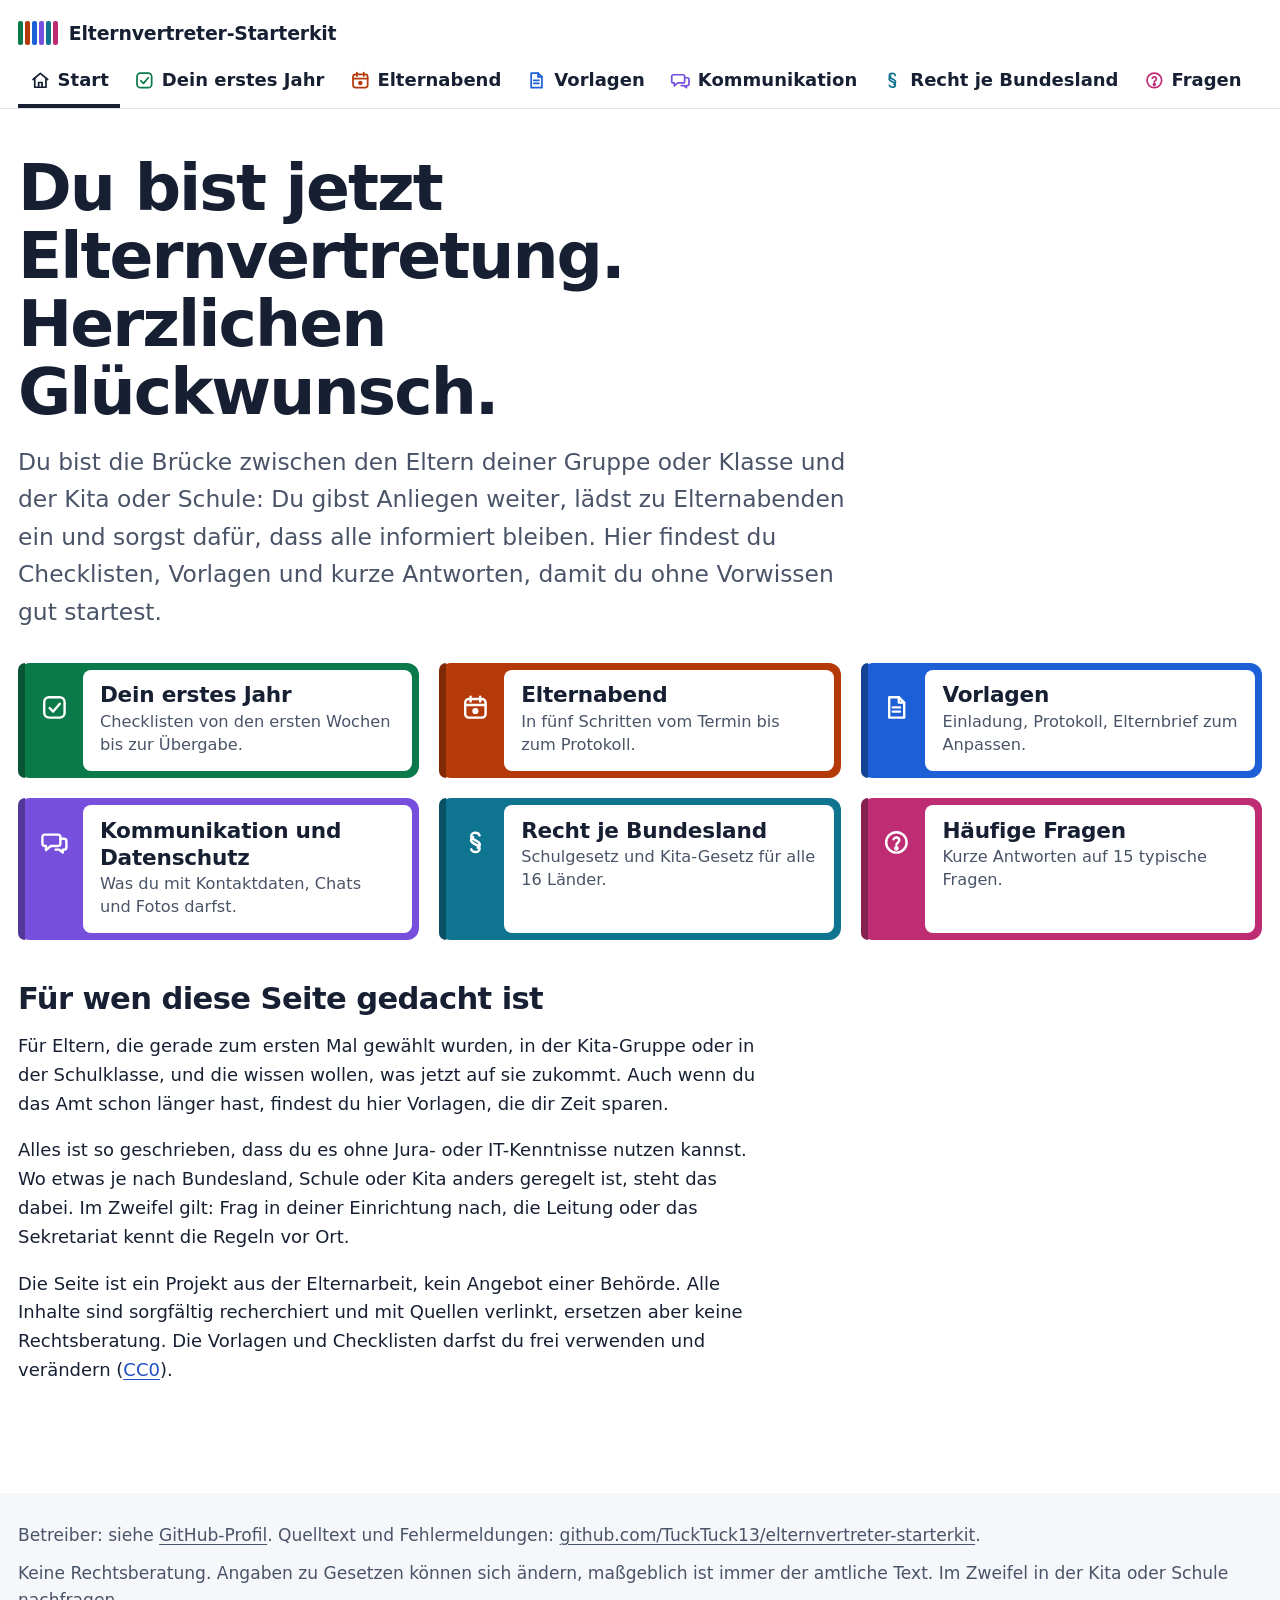
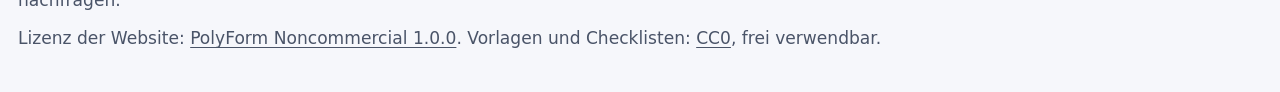
==== commit dced1694: "Kompaktere Themenkarten und wischbare Navigation auf dem Handy - Heftkarten: Umschlag als schmaler R" ====
--- a/index.html
+++ b/index.html
@@ -40,42 +40,42 @@
       <span class="heft-symbol" aria-hidden="true"><svg class="symbol" viewBox="0 0 24 24" fill="none" stroke="currentColor" stroke-width="2" stroke-linecap="round" stroke-linejoin="round" aria-hidden="true" focusable="false"><rect x="3.5" y="3.5" width="17" height="17" rx="4"/><path d="M8 12.5l3 3 5.5-6.5"/></svg></span>
       <div class="schild">
         <h2><a href="erstes-jahr.html">Dein erstes Jahr</a></h2>
-        <p>Neu gewählt? Was in den ersten vier Wochen ansteht, was laufend wichtig ist und wie du am Ende sauber übergibst. Zum Abhaken, dein Stand bleibt auf deinem Gerät.</p>
+        <p>Checklisten von den ersten Wochen bis zur Übergabe.</p>
       </div>
     </li>
     <li class="heft" data-bereich="abend">
       <span class="heft-symbol" aria-hidden="true"><svg class="symbol" viewBox="0 0 24 24" fill="none" stroke="currentColor" stroke-width="2" stroke-linecap="round" stroke-linejoin="round" aria-hidden="true" focusable="false"><rect x="3.5" y="5" width="17" height="15.5" rx="3"/><path d="M3.5 10h17M8 3v4M16 3v4"/><circle cx="12" cy="15" r="1.6" fill="currentColor"/></svg></span>
       <div class="schild">
         <h2><a href="elternabend.html">Elternabend</a></h2>
-        <p>Du planst einen Elternabend? Vom Termin über die Einladung bis zum Protokoll: ein Ablauf in fünf Schritten, eine Tagesordnung für 90 Minuten und Tipps für schwierige Momente.</p>
+        <p>In fünf Schritten vom Termin bis zum Protokoll.</p>
       </div>
     </li>
     <li class="heft" data-bereich="vorlagen">
       <span class="heft-symbol" aria-hidden="true"><svg class="symbol" viewBox="0 0 24 24" fill="none" stroke="currentColor" stroke-width="2" stroke-linecap="round" stroke-linejoin="round" aria-hidden="true" focusable="false"><path d="M6 3.5h8l4.5 4.5v12.5H6z"/><path d="M14 3.5V8h4.5M9 12h6M9 15.5h6"/></svg></span>
       <div class="schild">
         <h2><a href="vorlagen.html">Vorlagen</a></h2>
-        <p>Einladung, Protokoll, Elternbrief, Einwilligung zur Kontaktliste und mehr. Kopieren oder als Datei speichern, anpassen, fertig.</p>
+        <p>Einladung, Protokoll, Elternbrief zum Anpassen.</p>
       </div>
     </li>
     <li class="heft" data-bereich="kommunikation">
       <span class="heft-symbol" aria-hidden="true"><svg class="symbol" viewBox="0 0 24 24" fill="none" stroke="currentColor" stroke-width="2" stroke-linecap="round" stroke-linejoin="round" aria-hidden="true" focusable="false"><path d="M4 5.5h11a2 2 0 0 1 2 2V13a2 2 0 0 1-2 2H9l-4 3.5V15H4a2 2 0 0 1-2-2V7.5a2 2 0 0 1 2-2z"/><path d="M17 9h3a2 2 0 0 1 2 2v5a2 2 0 0 1-2 2h-1v2.5L16 18h-3"/></svg></span>
       <div class="schild">
         <h2><a href="kommunikation.html">Kommunikation und Datenschutz</a></h2>
-        <p>Was du mit Kontaktdaten, WhatsApp-Gruppen und Fotos darfst, und welche freien Werkzeuge dir die Arbeit erleichtern.</p>
+        <p>Was du mit Kontaktdaten, Chats und Fotos darfst.</p>
       </div>
     </li>
     <li class="heft" data-bereich="recht">
       <span class="heft-symbol" aria-hidden="true"><svg class="symbol" viewBox="0 0 24 24" fill="none" stroke="currentColor" stroke-width="2" stroke-linecap="round" stroke-linejoin="round" aria-hidden="true" focusable="false"><path d="M15.5 6.2c-.6-1.4-1.9-2.2-3.5-2.2-2 0-3.5 1.2-3.5 2.9 0 3.9 7.2 3 7.2 7 0 1.2-.7 2.1-1.8 2.6M8.5 17.8c.6 1.4 1.9 2.2 3.5 2.2 2 0 3.5-1.2 3.5-2.9 0-3.9-7.2-3-7.2-7 0-1.2.7-2.1 1.8-2.6"/></svg></span>
       <div class="schild">
         <h2><a href="recht.html">Recht je Bundesland</a></h2>
-        <p>Für alle 16 Länder: das Schulgesetz mit den Paragrafen zur Elternvertretung, das Kita-Gesetz und die Landeselternvertretung, jeweils mit Link.</p>
+        <p>Schulgesetz und Kita-Gesetz für alle 16 Länder.</p>
       </div>
     </li>
     <li class="heft" data-bereich="fragen">
       <span class="heft-symbol" aria-hidden="true"><svg class="symbol" viewBox="0 0 24 24" fill="none" stroke="currentColor" stroke-width="2" stroke-linecap="round" stroke-linejoin="round" aria-hidden="true" focusable="false"><circle cx="12" cy="12" r="8.5"/><path d="M9.6 9.4a2.5 2.5 0 0 1 4.8.9c0 1.7-2.4 2.2-2.4 3.7"/><circle cx="12" cy="16.9" r="1" fill="currentColor"/></svg></span>
       <div class="schild">
         <h2><a href="faq.html">Häufige Fragen</a></h2>
-        <p>Muss ich das Amt annehmen? Wer haftet bei der Klassenkasse? Wie finde ich einen Nachfolger? Kurze Antworten auf 15 Fragen.</p>
+        <p>Kurze Antworten auf 15 typische Fragen.</p>
       </div>
     </li>
   </ul>
--- a/style.css
+++ b/style.css
@@ -145,6 +145,8 @@
   align-items: center;
   gap: 0.6rem;
   min-height: 48px;
+  min-width: 0;
+  overflow-wrap: anywhere;
 }
 /* Kleines Zeichen: sechs Heftrücken in den Bereichsfarben */
 .marke .pin {
@@ -187,8 +189,34 @@
 }
 @media (prefers-color-scheme: dark) { .nav a[aria-current="page"] { border-bottom-color: var(--bc-ink); } }
 
+/* Schmale Bildschirme: eine waagerecht wischbare Leiste statt vier Zeilen.
+   Alle Ziele bleiben in einer Reihe erreichbar, der rechte Rand blendet aus und zeigt: hier geht es weiter.
+   Die aktuelle Seite bekommt eine getönte Fläche plus Unterstrich und wird per Skript in den sichtbaren Bereich gerückt. */
 @media (max-width: 47.99rem) {
-  .nav a { min-height: 44px; padding: 0.35rem 0.5rem; font-size: 0.95rem; }
+  .kopf-innen { padding-top: 0.15rem; }
+  .marke { min-height: 44px; }
+  .nav { margin: 0 -1rem; flex-basis: calc(100% + 2rem); min-width: 0; }
+  .nav ul {
+    flex-wrap: nowrap;
+    overflow-x: auto;
+    overscroll-behavior-x: contain;
+    scrollbar-width: none;
+    padding: 0 2.5rem 0 1rem;
+    gap: 0.25rem;
+    -webkit-mask-image: linear-gradient(to right, #000 calc(100% - 2.5rem), transparent);
+    mask-image: linear-gradient(to right, #000 calc(100% - 2.5rem), transparent);
+  }
+  .nav ul::-webkit-scrollbar { display: none; }
+  .nav li { flex: none; }
+  .nav a {
+    min-height: 44px;
+    padding: 0.35rem 0.7rem;
+    font-size: 0.95rem;
+    white-space: nowrap;
+    border-radius: 10px 10px 0 0;
+  }
+  .nav a[aria-current="page"] { background: var(--bc-tint); }
+  .nav a:focus-visible { outline-offset: -3px; }
 }
 @media (min-width: 82rem) {
   .nav { flex: 1 1 auto; }
@@ -216,79 +244,82 @@
   margin: 0;
   color: var(--muted);
 }
-
-/* Hefte: farbiger Umschlag, weißes Schild mit Titel. Die ganze Fläche ist der Link. */
+@media (max-width: 37.49rem) {
+  .start-kopf { padding: 1.1rem 1rem 0.9rem; }
+  .start-kopf h1 { font-size: 1.95rem; margin-bottom: 0.5rem; }
+  .start-kopf .lead { font-size: 1rem; line-height: 1.45; }
+}
+
+/* Hefte: farbiger Umschlag, weißes Schild mit Titel. Die ganze Fläche ist der Link.
+   Kompakt: der Umschlag zeigt sich als breiter Rücken links mit Symbol und als schmaler Rand um das Schild. */
 .hefte {
   list-style: none;
   max-width: var(--maxw);
   margin: 0 auto;
-  padding: 0.5rem 1rem 1rem;
+  padding: 0.25rem 1rem 1rem;
   display: grid;
   grid-template-columns: minmax(0, 1fr);
-  gap: 1.1rem;
-}
-@media (min-width: 40rem) { .hefte { grid-template-columns: repeat(2, 1fr); } }
-@media (min-width: 64rem) { .hefte { grid-template-columns: repeat(3, 1fr); } }
+  gap: 0.6rem;
+}
+@media (min-width: 37.5rem) { .hefte { grid-template-columns: repeat(2, minmax(0, 1fr)); gap: 0.9rem; } }
+@media (min-width: 64rem) { .hefte { grid-template-columns: repeat(3, minmax(0, 1fr)); gap: 1.1rem; } }
 
 .heft {
   min-width: 0;
   position: relative;
   background: var(--bc);
-  border-radius: var(--radius);
-  padding: 1rem 1rem 1.1rem 1.6rem;
+  border-radius: var(--radius-s);
+  padding: 0.3rem 0.3rem 0.3rem 3.2rem;
   display: flex;
-  flex-direction: column;
-  gap: 0.9rem;
-  min-height: 13rem;
 }
 /* Heftrücken: dunklere Kante links */
 .heft::before {
   content: "";
   position: absolute;
   left: 0; top: 0; bottom: 0;
-  width: 0.6rem;
-  border-radius: var(--radius) 0 0 var(--radius);
+  width: 0.4rem;
+  border-radius: var(--radius-s) 0 0 var(--radius-s);
   background: color-mix(in srgb, var(--bc) 70%, #000);
 }
 .heft .heft-symbol {
-  width: 3rem;
-  height: 3rem;
-  border-radius: 50%;
-  background: rgba(255, 255, 255, 0.18);
+  position: absolute;
+  left: 0.4rem;
+  top: 0;
+  width: 2.8rem;
+  height: 100%;
+  max-height: 4.6rem;
   color: #fff;
   display: grid;
   place-items: center;
 }
-.heft .heft-symbol .symbol { width: 1.7rem; height: 1.7rem; }
+.heft .heft-symbol .symbol { width: 1.45rem; height: 1.45rem; }
 .heft .schild {
   background: var(--schild);
   color: var(--ink);
-  border-radius: var(--radius-s);
-  padding: 0.8rem 1rem 0.9rem;
+  border-radius: calc(var(--radius-s) - 4px);
+  padding: 0.45rem 0.75rem 0.5rem;
   flex: 1;
+  min-width: 0;
 }
 .heft h2 {
-  font-size: 1.3rem;
-  line-height: 1.2;
-  margin: 0 0 0.35rem;
+  font-size: 1.1rem;
+  line-height: 1.25;
+  margin: 0 0 0.1rem;
   letter-spacing: -0.01em;
 }
 .heft h2 a { color: inherit; text-decoration: none; }
-.heft h2 a::after { content: ""; position: absolute; inset: 0; border-radius: var(--radius); }
+.heft h2 a::after { content: ""; position: absolute; inset: 0; border-radius: var(--radius-s); }
 .heft h2 a:focus-visible { outline: none; }
 .heft:has(a:focus-visible) { outline: 3px solid var(--focus); outline-offset: 3px; }
-.heft p { margin: 0; color: var(--muted); hyphens: auto; }
-.heft .schild { min-width: 0; }
-@media (max-width: 39.99rem) {
-  .heft { flex-direction: row; align-items: flex-start; min-height: 0; padding: 0.8rem 0.8rem 0.8rem 1.3rem; gap: 0.8rem; }
-  .heft .heft-symbol { width: 2.6rem; height: 2.6rem; margin-top: 0.2rem; }
-  .heft .heft-symbol .symbol { width: 1.5rem; height: 1.5rem; }
-}
-@media (max-width: 22.5rem) {
-  .heft { flex-direction: column; }
+.heft p { margin: 0; color: var(--muted); font-size: 0.9rem; line-height: 1.4; hyphens: auto; }
+.heft:hover .schild h2 { text-decoration: underline; text-decoration-thickness: 0.08em; text-underline-offset: 0.16em; }
+@media (min-width: 37.5rem) {
+  .heft { padding: 0.4rem 0.4rem 0.4rem 3.6rem; }
+  .heft .heft-symbol { width: 3.2rem; max-height: 5rem; }
+  .heft .heft-symbol .symbol { width: 1.6rem; height: 1.6rem; }
+  .heft .schild { padding: 0.7rem 0.95rem 0.8rem; }
   .heft h2 { font-size: 1.2rem; }
 }
-.heft:hover .schild h2 { text-decoration: underline; text-decoration-thickness: 0.08em; text-underline-offset: 0.16em; }
 
 /* Allgemeine Seitenstruktur */
 
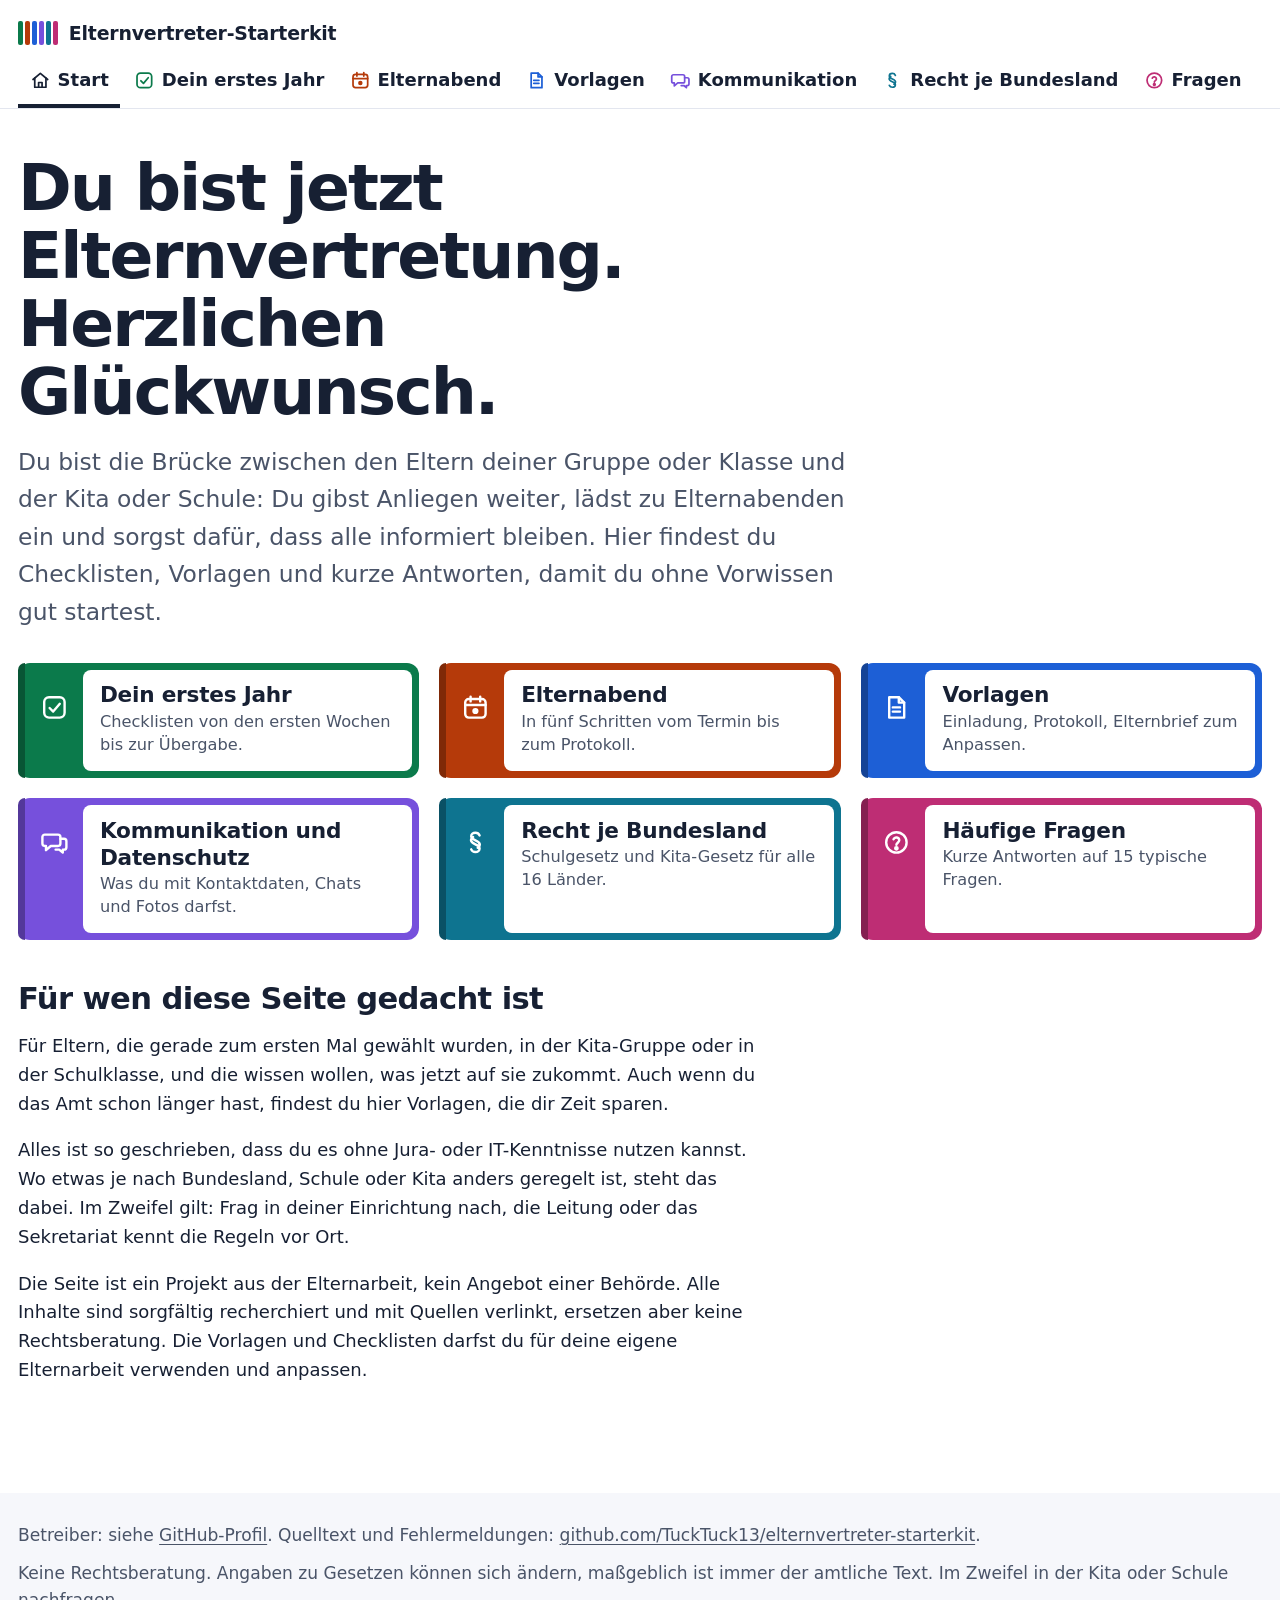
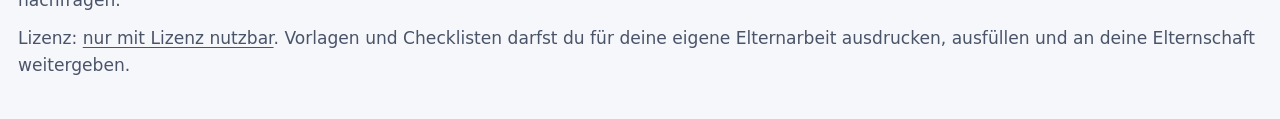
==== commit a4d57625: "Lizenz: proprietär, Quellcode nur zur Ansicht; Nutzung nur mit Lizenz Co-Authored-By: Claude Opus 5." ====
--- a/index.html
+++ b/index.html
@@ -4,7 +4,7 @@
 <meta charset="utf-8">
 <meta name="viewport" content="width=device-width, initial-scale=1">
 <title>Elternvertreter-Starterkit</title>
-<meta name="description" content="Checklisten, Vorlagen und Antworten für neu gewählte Elternvertreter in Kita und Schule. Ohne Behördendeutsch, frei nutzbar.">
+<meta name="description" content="Checklisten, Vorlagen und Antworten für neu gewählte Elternvertreter in Kita und Schule. Ohne Behördendeutsch.">
 <meta name="color-scheme" content="light dark">
 <link rel="icon" href="data:image/svg+xml,%3Csvg xmlns=%27http://www.w3.org/2000/svg%27 viewBox=%270 0 32 32%27%3E%3Crect width=%2732%27 height=%2732%27 rx=%278%27 fill=%27%23ffffff%27/%3E%3Crect x=%275%27 y=%275%27 width=%275%27 height=%2722%27 rx=%272%27 fill=%27%230b7a4b%27/%3E%3Crect x=%2713.5%27 y=%275%27 width=%275%27 height=%2722%27 rx=%272%27 fill=%27%23c2410c%27/%3E%3Crect x=%2722%27 y=%275%27 width=%275%27 height=%2722%27 rx=%272%27 fill=%27%231d5fd6%27/%3E%3C/svg%3E">
 <link rel="stylesheet" href="style.css">
@@ -85,7 +85,7 @@
       <h2>Für wen diese Seite gedacht ist</h2>
       <p>Für Eltern, die gerade zum ersten Mal gewählt wurden, in der Kita-Gruppe oder in der Schulklasse, und die wissen wollen, was jetzt auf sie zukommt. Auch wenn du das Amt schon länger hast, findest du hier Vorlagen, die dir Zeit sparen.</p>
       <p>Alles ist so geschrieben, dass du es ohne Jura- oder IT-Kenntnisse nutzen kannst. Wo etwas je nach Bundesland, Schule oder Kita anders geregelt ist, steht das dabei. Im Zweifel gilt: Frag in deiner Einrichtung nach, die Leitung oder das Sekretariat kennt die Regeln vor Ort.</p>
-      <p>Die Seite ist ein Projekt aus der Elternarbeit, kein Angebot einer Behörde. Alle Inhalte sind sorgfältig recherchiert und mit Quellen verlinkt, ersetzen aber keine Rechtsberatung. Die Vorlagen und Checklisten darfst du frei verwenden und verändern (<a href="https://creativecommons.org/publicdomain/zero/1.0/deed.de">CC0</a>).</p>
+      <p>Die Seite ist ein Projekt aus der Elternarbeit, kein Angebot einer Behörde. Alle Inhalte sind sorgfältig recherchiert und mit Quellen verlinkt, ersetzen aber keine Rechtsberatung. Die Vorlagen und Checklisten darfst du für deine eigene Elternarbeit verwenden und anpassen.</p>
     </div>
   </div>
 </main>
@@ -94,7 +94,7 @@
   <div class="fuss-innen">
     <p>Betreiber: siehe <a href="https://github.com/TuckTuck13">GitHub-Profil</a>. Quelltext und Fehlermeldungen: <a href="https://github.com/TuckTuck13/elternvertreter-starterkit">github.com/TuckTuck13/elternvertreter-starterkit</a>.</p>
     <p>Keine Rechtsberatung. Angaben zu Gesetzen können sich ändern, maßgeblich ist immer der amtliche Text. Im Zweifel in der Kita oder Schule nachfragen.</p>
-    <p>Lizenz der Website: <a href="https://github.com/TuckTuck13/elternvertreter-starterkit/blob/main/LICENSE">PolyForm Noncommercial 1.0.0</a>. Vorlagen und Checklisten: <a href="https://creativecommons.org/publicdomain/zero/1.0/deed.de">CC0</a>, frei verwendbar.</p>
+    <p>Lizenz: <a href="https://github.com/TuckTuck13/elternvertreter-starterkit/blob/main/LICENSE">nur mit Lizenz nutzbar</a>. Vorlagen und Checklisten darfst du für deine eigene Elternarbeit ausdrucken, ausfüllen und an deine Elternschaft weitergeben.</p>
   </div>
 </footer>
 
